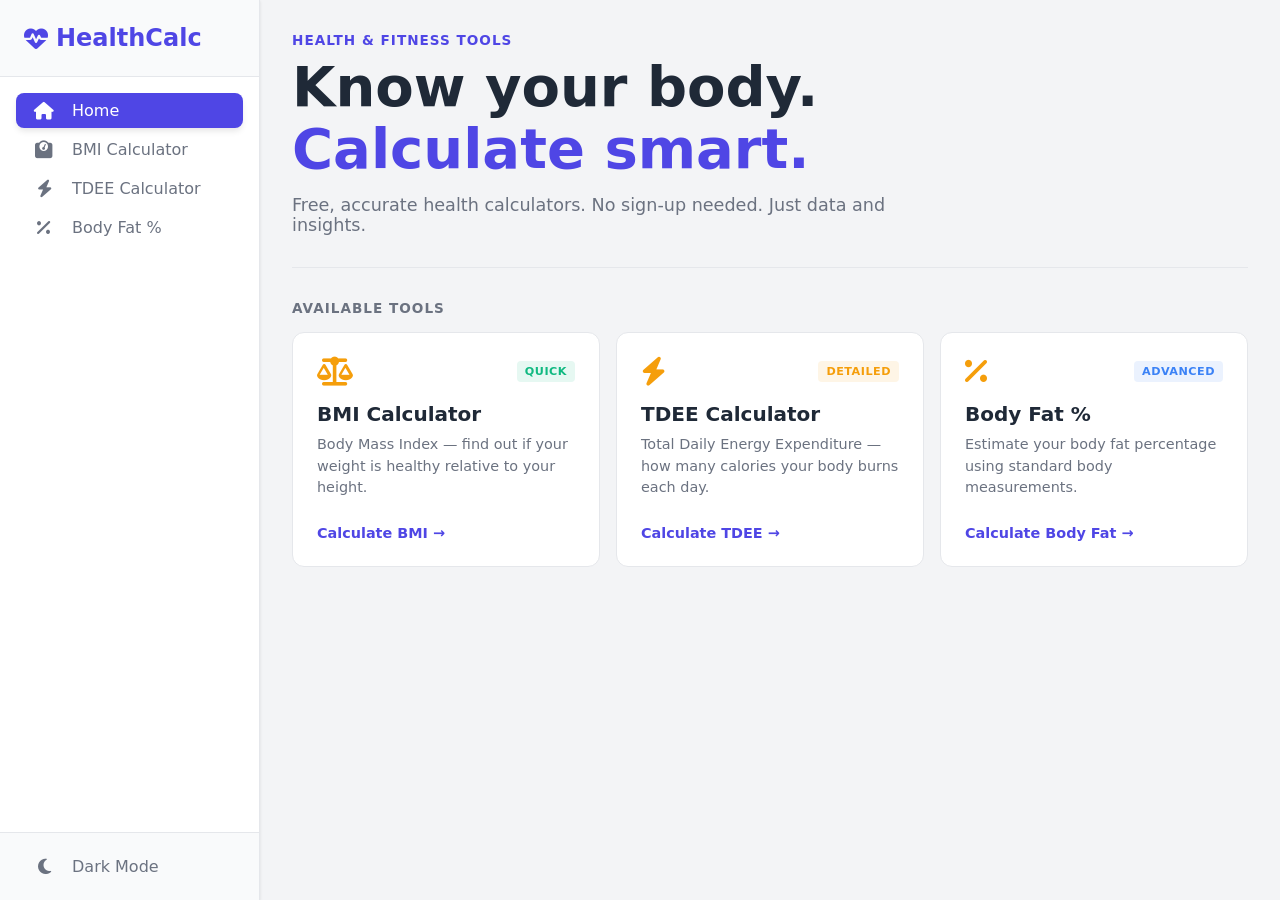
==== Health-Calculators/index.html @ 091b90a0 "google adsence added" ====
<!DOCTYPE html>
<html lang="en">

<head>
    <meta charset="UTF-8">
    <meta name="viewport" content="width=device-width, initial-scale=1.0">

    <title>HealthCalc - Free BMI, TDEE & Body Fat Calculator</title>

    <script async src="https://pagead2.googlesyndication.com/pagead/js/adsbygoogle.js?client=ca-pub-7743006192348662"
        crossorigin="anonymous"></script>
    <meta name="title" content="HealthCalc - Free BMI, TDEE & Body Fat Calculator">
    <meta name="description"
        content="Calculate your BMI, Total Daily Energy Expenditure (TDEE), and Body Fat percentage accurately with HealthCalc. Fast, free, and completely private health tools.">
    <meta name="keywords"
        content="BMI calculator, TDEE calculator, body fat calculator, health metrics, fitness tools, U.S. Navy method">
    <meta name="author" content="Tarun">

    <meta property="og:type" content="website">
    <meta property="og:url" content="https://7-tarun.github.io/Vibe-Coding/Health-Calculators/">
    <meta property="og:title" content="HealthCalc - Free BMI, TDEE & Body Fat Calculator">
    <meta property="og:description"
        content="Calculate your BMI, TDEE, and Body Fat percentage accurately. Fast, free, and completely private.">
    <meta property="og:image" content="https://7-tarun.github.io/Vibe-Coding/Health-Calculators/preview-image.jpg">

    <meta property="twitter:card" content="summary_large_image">
    <meta property="twitter:url" content="https://7-tarun.github.io/Vibe-Coding/Health-Calculators/">
    <meta property="twitter:title" content="HealthCalc - Free BMI, TDEE & Body Fat Calculator">
    <meta property="twitter:description"
        content="Calculate your BMI, TDEE, and Body Fat percentage accurately. Fast, free, and completely private.">
    <meta property="twitter:image" content="https://7-tarun.github.io/Vibe-Coding/Health-Calculators/preview-image.jpg">

    <meta name="google-site-verification" content="sG0FpgqtVcBFbpWV60vbD52rL6fxdbGvli9w5bPqiX0" />
    <link rel="stylesheet" href="https://cdnjs.cloudflare.com/ajax/libs/font-awesome/6.5.1/css/all.min.css">
    <link rel="stylesheet" href="style.css">
</head>

<body>

    <div class="app-container">

        <aside class="sidebar">
            <div class="sidebar-header">
                <i class="fa-solid fa-heart-pulse logo-icon"></i>
                <span class="logo-text">HealthCalc</span>
                <button class="menu-toggle" aria-label="Toggle Menu">
                    <i class="fa-solid fa-bars"></i>
                </button>
            </div>

            <nav class="sidebar-nav" aria-label="Main Navigation">
                <ul class="nav-list">
                    <li class="nav-item active" data-nav="dashboard">
                        <a href="#" aria-current="page">
                            <i class="fa-solid fa-house"></i>
                            <span>Home</span>
                        </a>
                    </li>
                    <li class="nav-item" data-nav="bmi">
                        <a href="#">
                            <i class="fa-solid fa-weight-scale"></i>
                            <span>BMI Calculator</span>
                        </a>
                    </li>
                    <li class="nav-item" data-nav="tdee">
                        <a href="#">
                            <i class="fa-solid fa-bolt"></i>
                            <span>TDEE Calculator</span>
                        </a>
                    </li>
                    <li class="nav-item" data-nav="bodyfat">
                        <a href="#">
                            <i class="fa-solid fa-percentage"></i>
                            <span>Body Fat %</span>
                        </a>
                    </li>
                </ul>
            </nav>


            <div class="sidebar-footer">
                <ul class="nav-list">
                    <li class="nav-item">
                        <a href="#" id="theme-toggle">
                            <i class="fa-solid fa-moon"></i>
                            <span>Dark Mode</span>
                        </a>
                    </li>
                </ul>
            </div>
        </aside>

        <main class="main-content">

            <div class="mobile-header">
                <div class="logo-area" style="color: var(--primary-main); font-weight: 700; font-size: 1.25rem;">
                    <i class="fa-solid fa-heart-pulse"></i> HealthCalc
                </div>
                <button id="mobile-menu-btn" class="mobile-toggle" aria-label="Open Menu">
                    <i class="fa-solid fa-bars"></i>
                </button>
            </div>

            <section id="dashboard" class="view-section active">
                <div class="hero-section">
                    <p class="hero-subtitle">HEALTH & FITNESS TOOLS</p>
                    <h1 class="hero-title">Know your body.<br><span class="highlight">Calculate smart.</span></h1>
                    <p class="hero-desc">Free, accurate health calculators. No sign-up needed. Just data and
                        insights.
                    </p>
                </div>

                <div class="tools-section">
                    <p class="section-label">AVAILABLE TOOLS</p>
                    <div class="tools-grid">

                        <div class="tool-card" data-nav="bmi">
                            <div class="card-header">
                                <i class="fa-solid fa-scale-balanced icon-large"></i>
                                <span class="badge badge-quick">QUICK</span>
                            </div>
                            <h3>BMI Calculator</h3>
                            <p>Body Mass Index — find out if your weight is healthy relative to your height.</p>
                            <span class="calc-link">Calculate BMI &rarr;</span>
                        </div>

                        <div class="tool-card" data-nav="tdee">
                            <div class="card-header">
                                <i class="fa-solid fa-bolt icon-large"></i>
                                <span class="badge badge-detailed">DETAILED</span>
                            </div>
                            <h3>TDEE Calculator</h3>
                            <p>Total Daily Energy Expenditure — how many calories your body burns each day.</p>
                            <span class="calc-link">Calculate TDEE &rarr;</span>
                        </div>

                        <div class="tool-card" data-nav="bodyfat">
                            <div class="card-header">
                                <i class="fa-solid fa-percentage icon-large"></i>
                                <span class="badge badge-advanced">ADVANCED</span>
                            </div>
                            <h3>Body Fat %</h3>
                            <p>Estimate your body fat percentage using standard body measurements.</p>
                            <span class="calc-link">Calculate Body Fat &rarr;</span>
                        </div>

                    </div>
                </div>
            </section>

            <section id="bmi" class="view-section hidden">
                <div class="header-text">
                    <h1>BMI Calculator</h1>
                    <p>Body Mass Index - Find out if your weight is healthy relative to your height.</p>
                </div>

                <div class="calculator-card">
                    <div class="form-grid">
                        <div class="input-group">
                            <label for="bmi-weight">Weight (kg)</label>
                            <input type="number" id="bmi-weight" placeholder="e.g., 70" required>
                        </div>
                        <div class="input-group">
                            <label for="bmi-height">Height (cm)</label>
                            <input type="number" id="bmi-height" placeholder="e.g., 175" required>
                        </div>
                    </div>

                    <button id="calc-bmi-btn" class="primary-btn">Calculate BMI</button>

                    <div id="bmi-result" class="result-box hidden">
                        <div class="result-score">
                            <h4>Your BMI</h4>
                            <span id="bmi-value" class="score-value">--</span>
                        </div>
                        <div class="result-status">
                            <p>Status: <span id="bmi-status" class="status-badge">--</span></p>
                        </div>
                    </div>
                </div>

                <div class="seo-content">

                    <div class="calculator-card info-card">
                        <h3>What is BMI & How is it Calculated?</h3>
                        <p>Body Mass Index (BMI) is a health screening test which uses height and weight measurements of
                            an individual in order to determine the total body fat percentage. The BMI is obtained by
                            dividing the weight in kilograms with the square of the height in meters (\(kg/m^2\)), which
                            then classifies people according to different weight categories.
                        </p>
                        <div class="formula-box">
                            <strong>The Metric Formula:</strong><br>
                            <span>BMI = Weight (kg) / (Height (m) &times; Height (m))</span>
                        </div>
                        <p><em>Example:</em> If you weight 70 kg and are 175 cm (1.75 m) tall, your BMI is calculated as
                            70 / (1.75 &times; 1.75) = 22.86.</p>
                    </div>

                    <div class="calculator-card info-card">
                        <h3>Standard BMI Categories</h3>
                        <p>The World Health Organization (WHO) classifies BMI ranges as follows:</p>
                        <div class="table-responsive">
                            <table class="seo-table">
                                <thead>
                                    <tr>
                                        <th>Category</th>
                                        <th>BMI Range</th>
                                    </tr>
                                </thead>
                                <tbody>
                                    <tr>
                                        <td>Underweight</td>
                                        <td>Less than 18.5</td>
                                    </tr>
                                    <tr>
                                        <td>Normal weight</td>
                                        <td>18.5 - 24.9</td>
                                    </tr>
                                    <tr>
                                        <td>Overweight</td>
                                        <td>25.0 - 29.9</td>
                                    </tr>
                                    <tr>
                                        <td>Obesity (Class I)</td>
                                        <td>30.0 - 34.9</td>
                                    </tr>
                                    <tr>
                                        <td>Obesity (Class II & III)</td>
                                        <td>35.0 and above</td>
                                    </tr>
                                </tbody>
                            </table>
                        </div>
                    </div>

                    <div class="calculator-card info-card">
                        <h3>Frequently Asked Questions</h3>

                        <div class="faq-item">
                            <h4>1. Is BMI completely accurate for everyone?</h4>
                            <p>While BMI is a useful general indicator, it has limitations. It does not distinguish
                                between muscle and fat mass. For example, athletes or bodybuilders may have a high BMI
                                due to heavy muscle mass, not excess body fat.</p>
                        </div>

                        <div class="faq-item">
                            <h4>2. Does age or gender affect BMI calculations?</h4>
                            <p>The standard adult BMI formula applies equally to men and women over the age of 20.
                                However, for children and teenagers, BMI is interpreted differently using age- and
                                gender-specific percentiles.</p>
                        </div>

                        <div class="faq-item">
                            <h4>3. What is a healthy BMI for older adults?</h4>
                            <p>For adults over 65, a slightly higher BMI (between 25 and 27) might be healthier and is
                                sometimes associated with a lower risk of mortality and better protection against bone
                                thinning.</p>
                        </div>

                        <div class="faq-item">
                            <h4>4. How can I lower my BMI safely?</h4>
                            <p>Lowering your BMI requires a consistent calorie deficit. This is best achieved through a
                                combination of a balanced, whole-food diet, regular cardiovascular exercise, and
                                strength training. Always consult a healthcare provider before making drastic changes.
                            </p>
                        </div>

                        <div class="faq-item">
                            <h4>5. Are BMI and Body Fat Percentage the same thing?</h4>
                            <p>No. BMI is just a ratio of your height to your weight. It guesses your health status.
                                Body Fat Percentage calculates the exact amount of fat tissue on your body, making it a
                                much more accurate metric for true fitness.</p>
                        </div>
                    </div>


                </div>
            </section>


            <section id="tdee" class="view-section hidden">
                <div class="header-text">
                    <h1>TDEE Calculator</h1>
                    <p>Total Daily Energy Expenditure - How many calories your body burns each day.</p>
                </div>

                <div class="calculator-card">
                    <div class="form-grid">
                        <div class="input-group full-width">
                            <label>Gender</label>
                            <div class="radio-group">
                                <label><input type="radio" name="tdee-gender" value="male" checked> Male</label>
                                <label><input type="radio" name="tdee-gender" value="female"> Female</label>
                            </div>
                        </div>

                        <div class="input-group full-width">
                            <label for="tdee-age">Age (15 - 80)</label>
                            <input type="number" id="tdee-age" placeholder="e.g., 25" min="15" max="80" required>
                        </div>
                        <div class="input-group">
                            <label for="tdee-weight">Weight (kg)</label>
                            <input type="number" id="tdee-weight" placeholder="e.g., 70" required>
                        </div>
                        <div class="input-group">
                            <label for="tdee-height">Height (cm)</label>
                            <input type="number" id="tdee-height" placeholder="e.g., 175" required>
                        </div>

                        <div class="input-group full-width">
                            <label for="tdee-activity">Activity Level</label>
                            <select id="tdee-activity">
                                <option value="1.2">Sedentary (Little to no exercise)</option>
                                <option value="1.375">Lightly Active (Light exercise 1-3 days/week)</option>
                                <option value="1.55" selected>Moderately Active (Moderate exercise 3-5 days/week)
                                </option>
                                <option value="1.725">Very Active (Hard exercise 6-7 days/week)</option>
                                <option value="1.9">Extra Active (Physical job or training 2x/day)</option>
                            </select>
                        </div>
                    </div>

                    <button id="calc-tdee-btn" class="primary-btn">Calculate TDEE</button>

                    <div id="tdee-result" class="result-box hidden"
                        style="flex-direction: column; align-items: flex-start; gap: 10px;">
                        <div class="result-score">
                            <h4>Maintenance Calories</h4>
                            <span id="tdee-value" class="score-value">--</span>
                            <span style="font-size:1rem; color:var(--text-secondary)">kcal/day</span>
                        </div>
                        <p style="font-size:0.9rem; color:var(--text-secondary);">This is an estimate of how many
                            calories your body burns every day.</p>
                    </div>
                </div>

                <div class="seo-content">

                    <div class="calculator-card info-card">
                        <h3>What is TDEE & How is it Calculated?</h3>
                        <p>The Total Daily Energy Expenditure (TDEE) refers to the total number of calories that one’s
                            body expends throughout a day. TDEE involves the combination of the basal metabolic rate
                            (BMR) and the number of calories expended through physical activities and digestive
                            processes.</p>
                        <div class="formula-box">
                            <strong>The Core Formula:</strong><br>
                            <span>TDEE = BMR &times; Activity Multiplier</span>
                        </div>
                        <p><em>Note:</em> Note:- To provide the most accurate medical estimation, this calculator first
                            determines your BMR using the industry-standard <strong>Mifflin-St Jeor Equation</strong>,
                            and then multiplies it by your selected daily activity level.</p>
                    </div>

                    <div class="calculator-card info-card">
                        <h3>Standard Activity Multipliers</h3>
                        <p>Your BMR is multiplied by one of these specific factors based on your lifestyle to calculate
                            your final TDEE:</p>
                        <div class="table-responsive">
                            <table class="seo-table">
                                <thead>
                                    <tr>
                                        <th>Activity Level</th>
                                        <th>Multiplier</th>
                                        <th>General Description</th>
                                    </tr>
                                </thead>
                                <tbody>
                                    <tr>
                                        <td>Sedentary</td>
                                        <td>1.2</td>
                                        <td>Desk job, little to no formal exercise.</td>
                                    </tr>
                                    <tr>
                                        <td>Lightly Active</td>
                                        <td>1.375</td>
                                        <td>Light daily activity, exercise 1-3 days/week.</td>
                                    </tr>
                                    <tr>
                                        <td>Moderately Active</td>
                                        <td>1.55</td>
                                        <td>Moderate daily activity, exercise 3-5 days/week.</td>
                                    </tr>
                                    <tr>
                                        <td>Very Active</td>
                                        <td>1.725</td>
                                        <td>Physically demanding lifestyle, heavy exercise 6-7 days/week.</td>
                                    </tr>
                                    <tr>
                                        <td>Extra Active</td>
                                        <td>1.9</td>
                                        <td>Physical labor job or intense professional training 2x/day.</td>
                                    </tr>
                                </tbody>
                            </table>
                        </div>
                    </div>

                    <div class="calculator-card info-card">
                        <h3>Frequently Asked Questions</h3>

                        <div class="faq-item">
                            <h4>1. How do I use my TDEE to lose or gain weight?</h4>
                            <p>Your TDEE represents your maintenance calories. To lose weight (cut), you must consume
                                fewer calories than your TDEE (typically a 300-500 calorie deficit). To gain weight or
                                build muscle (bulk), you need to consume more calories than your TDEE (a 300-500 calorie
                                surplus).</p>
                        </div>

                        <div class="faq-item">
                            <h4>2. What is the difference between BMR and TDEE?</h4>
                            <p>BMR (Basal Metabolic Rate) is the number of calories your body burns at complete rest
                                just to keep essential functions running (like breathing and blood circulation). TDEE
                                takes your BMR and adds the calories you burn through daily movement, exercise, and
                                digesting food.</p>
                        </div>

                        <div class="faq-item">
                            <h4>3. How often should I recalculate my TDEE?</h4>
                            <p>You should recalculate your TDEE every time you lose or gain about 2 to 5 kg (5-10 lbs),
                                or if your daily activity routine changes significantly. As your total body mass
                                changes, your daily energy requirements change with it.</p>
                        </div>

                    </div>


                </div>
            </section>


            <section id="bodyfat" class="view-section hidden">
                <div class="header-text">
                    <h1>Body Fat Percentage</h1>
                    <p>Estimate your body fat using the U.S. Navy Method measurements.</p>
                </div>

                <div class="calculator-card">
                    <div class="form-grid">
                        <div class="input-group full-width">
                            <label>Gender</label>
                            <div class="radio-group">
                                <label><input type="radio" name="bf-gender" value="male" checked> Male</label>
                                <label><input type="radio" name="bf-gender" value="female"> Female</label>
                            </div>
                        </div>

                        <div class="input-group">
                            <label for="bf-height">Height (cm)</label>
                            <input type="number" id="bf-height" placeholder="e.g., 175" required>
                        </div>
                        <div class="input-group">
                            <label for="bf-neck">Neck (cm)</label>
                            <input type="number" id="bf-neck" placeholder="At narrowest point" required>
                        </div>
                        <div class="input-group">
                            <label for="bf-waist">Waist (cm)</label>
                            <input type="number" id="bf-waist" placeholder="At navel" required>
                        </div>

                        <div id="hips-container" class="input-group hidden">
                            <label for="bf-hips">Hips (cm)</label>
                            <input type="number" id="bf-hips" placeholder="At widest point">
                        </div>
                    </div>

                    <button id="calc-bf-btn" class="primary-btn">Calculate Body Fat</button>

                    <div id="bf-result" class="result-box hidden">
                        <div class="result-score">
                            <h4>Body Fat</h4>
                            <span id="bf-value" class="score-value">--</span>
                        </div>
                        <div class="result-status">
                            <p>Status: <span id="bf-category" class="status-badge">--</span></p>
                        </div>
                    </div>

                </div>

                <div class="seo-content">

                    <div class="calculator-card info-card">
                        <h3>What is the U.S. Navy Method?</h3>
                        <p>The U.S. Navy Method is a widely accepted algorithm that estimates your body fat percentage
                            using standard tape measurements. It is considered one of the most accurate, accessible
                            methods without requiring clinical equipment like DEXA scans or calipers.</p>
                        <div class="formula-box">
                            <strong>The Logarithmic Formula (Metric):</strong><br>
                            <span style="font-size: 0.85rem; display: block; margin-top: 8px;"><em>Men:</em> %Fat = 495
                                / (1.0324 - 0.19077 &times; log10(waist - neck) + 0.15456 &times; log10(height)) -
                                450</span>
                            <span style="font-size: 0.85rem; display: block; margin-top: 8px;"><em>Women:</em> %Fat =
                                495 / (1.29579 - 0.35004 &times; log10(waist + hips - neck) + 0.22100 &times;
                                log10(height)) - 450</span>
                        </div>
                        <p><em>Note:</em> Because fat distribution differs significantly by biological sex, women
                            require a hip measurement to accurately compute the lean body mass ratio.</p>
                    </div>

                    <div class="calculator-card info-card">
                        <h3>Body Fat Categories</h3>
                        <p>The American Council on Exercise (ACE) defines the following body fat percentage categories
                            based on gender:</p>
                        <div class="table-responsive">
                            <table class="seo-table">
                                <thead>
                                    <tr>
                                        <th>Category</th>
                                        <th>Men</th>
                                        <th>Women</th>
                                    </tr>
                                </thead>
                                <tbody>
                                    <tr>
                                        <td>Essential Fat</td>
                                        <td>2% - 5%</td>
                                        <td>10% - 13%</td>
                                    </tr>
                                    <tr>
                                        <td>Athletes</td>
                                        <td>6% - 13%</td>
                                        <td>14% - 20%</td>
                                    </tr>
                                    <tr>
                                        <td>Fitness</td>
                                        <td>14% - 17%</td>
                                        <td>21% - 24%</td>
                                    </tr>
                                    <tr>
                                        <td>Average</td>
                                        <td>18% - 24%</td>
                                        <td>25% - 31%</td>
                                    </tr>
                                    <tr>
                                        <td>Obese</td>
                                        <td>25% and higher</td>
                                        <td>32% and higher</td>
                                    </tr>
                                </tbody>
                            </table>
                        </div>
                    </div>

                    <div class="calculator-card info-card">
                        <h3>Frequently Asked Questions</h3>

                        <div class="faq-item">
                            <h4>1. Is the tape measure method (U.S. Navy) actually accurate?</h4>
                            <p>While not as clinically precise as a DEXA scan or hydrostatic weighing, the U.S. Navy
                                Method is highly effective for tracking progress over time. Consistency in exactly where
                                and how tight you pull the measuring tape matters more than pinpoint clinical accuracy.
                            </p>
                        </div>

                        <div class="faq-item">
                            <h4>2. Why is my body fat percentage high even if my BMI is normal?</h4>
                            <p>This is often referred to as being "skinny fat" (normal weight obesity). It occurs when
                                you have a lower amount of muscle mass relative to your body fat. Incorporating strength
                                training can help build muscle and improve this ratio, even if your total weight remains
                                the same.</p>
                        </div>

                        <div class="faq-item">
                            <h4>3. How often should I measure my body fat?</h4>
                            <p>Since tape measurements can fluctuate due to daily bloating or water retention, it is
                                best to measure once every 2 to 4 weeks. For the most reliable data, always measure
                                under the exact same conditions—ideally in the morning, after using the restroom and
                                before eating.</p>
                        </div>
                    </div>


                </div>
            </section>



        </main>



    </div>

    <script src="script.js"></script>
</body>

</html>
---- Health-Calculators/style.css ----
* {
    margin: 0;
    padding: 0;
    box-sizing: border-box;
    scroll-behavior: smooth;
    scrollbar-width: none;
    -webkit-tap-highlight-color: transparent;
}

:root {
    /* Background Colors */
    --bg-primary: #FFFFFF;
    --bg-secondary: #F3F4F6;
    --bg-sidebar: #F9FAFB;

    /* Text Colors */
    --text-primary: #1F2937;
    --text-secondary: #6B7280;
    --text-light: #9CA3AF;

    /* Primary Colors (Indigo Palette) */
    --primary-main: #4F46E5;
    --primary-light: #6366F1;
    --primary-dark: #4338CA;

    /* Status Colors */
    --success: #10B981;
    --warning: #F59E0B;
    --danger: #EF4444;
    --info: #3B82F6;

    /* Borders & Shadows */
    --border-color: #E5E7EB;
    --shadow-sm: 0 1px 3px rgba(0, 0, 0, 0.1);
    --shadow-md: 0 4px 6px -1px rgba(0, 0, 0, 0.1);
    --shadow-lg: 0 10px 15px -3px rgba(0, 0, 0, 0.1);

    /* Spacing */
    --spacing-xs: 0.25rem;
    --spacing-sm: 0.5rem;
    --spacing-md: 1rem;
    --spacing-lg: 1.5rem;
    --spacing-xl: 2rem;
}

/* --- Dark Mode Override --- */
body.dark-mode {
    /* Background Colors */
    --bg-primary: #1F2937;
    /* Dark grayish blue for cards */
    --bg-secondary: #111827;
    /* Very dark background for main area */
    --bg-sidebar: #1F2937;
    /* Matches primary for seamless look */

    /* Text Colors */
    --text-primary: #F9FAFB;
    /* Off-white for high readability */
    --text-secondary: #9CA3AF;
    /* Light gray for secondary text */
    --text-light: #6B7280;

    /* Borders */
    --border-color: #374151;
    /* Dark subtle borders */

    /* Note: Primary Indigo and Status colors remain the same 
       as they provide excellent contrast on dark backgrounds */
}


html,
body {
    height: 100%;
    width: 100%;
    font-family: 'Segoe UI', system-ui, -apple-system, sans-serif;
    background-color: var(--bg-secondary);
    color: var(--text-primary);
}

/* App Layout - Prevents full page scroll, keeps layout locked */
.app-container {
    display: flex;
    height: 100vh;
    overflow: hidden;
}

/* --- Sidebar Styling --- */
.sidebar {
    width: 260px;
    background-color: var(--bg-primary);
    /* Kept primary for crisp look */
    border-right: 1px solid var(--border-color);
    display: flex;
    flex-direction: column;
    box-shadow: var(--shadow-sm);
    z-index: 10;
}

/* Header Area */
.sidebar-header {
    padding: var(--spacing-lg);
    display: flex;
    align-items: center;
    gap: var(--spacing-sm);
    color: var(--primary-main);
    font-size: 1.5rem;
    font-weight: 700;
    border-bottom: 1px solid var(--border-color);
    background-color: var(--bg-sidebar);
}

.menu-toggle {
    margin-left: auto;
    background: none;
    border: none;
    color: var(--text-secondary);
    cursor: pointer;
    font-size: 1.2rem;
    display: none;
    transition: transform 0.2s ease, color 0.2s ease;
}

.menu-toggle:active,
.menu-toggle.clicked {
    transform: scale(0.8) rotate(90deg);
    color: var(--primary-color);
}

/* Navigation List */
.sidebar-nav {
    flex: 1;
    /* Pushes footer to the bottom */
    padding: 0 var(--spacing-md);
    margin-top: var(--spacing-md);
    overflow-y: auto;
    /* Allows scrolling if menu gets too long */
}

.nav-list {
    list-style: none;
    display: flex;
    flex-direction: column;
    gap: var(--spacing-xs);
}

.nav-item a {
    display: flex;
    align-items: center;
    gap: var(--spacing-md);
    padding: var(--spacing-sm) var(--spacing-md);
    text-decoration: none;
    color: var(--text-secondary);
    font-weight: 500;
    border-radius: 8px;
    transition: background-color 0.3s ease, color 0.3s ease;
}

.nav-item a i {
    font-size: 1.1rem;
    width: 24px;
    text-align: center;
}

/* Hover and Active States */
.nav-item a:hover {
    background-color: var(--bg-secondary);
    color: var(--primary-main);
}

.nav-item.active a {
    background-color: var(--primary-main);
    color: #FFFFFF;
    box-shadow: var(--shadow-md);
}

/* Footer Navigation */
.sidebar-footer {
    padding: var(--spacing-md);
    border-top: 1px solid var(--border-color);
    background-color: var(--bg-sidebar);
}

/* --- Main Content Area --- */
.main-content {
    flex: 1;
    padding: var(--spacing-xl);
    background-color: var(--bg-secondary);
    overflow-y: auto;
}

/* --- View Switching Logic --- */
.view-section {
    display: none;
    animation: fadeIn 0.4s ease-in-out;
}

.view-section.active {
    display: block;
}

/* Smooth Fade In Animation */
@keyframes fadeIn {
    from {
        opacity: 0;
        transform: translateY(10px);
    }

    to {
        opacity: 1;
        transform: translateY(0);
    }
}

/* --- Dashboard Hero Section --- */
.hero-section {
    margin-bottom: var(--spacing-xl);
    padding-bottom: var(--spacing-xl);
    border-bottom: 1px solid var(--border-color);
}

.hero-subtitle {
    font-size: 0.85rem;
    font-weight: 700;
    color: var(--primary-main);
    letter-spacing: 1px;
    margin-bottom: var(--spacing-sm);
}

.hero-title {
    font-size: 3.5rem;
    font-weight: 800;
    line-height: 1.1;
    color: var(--text-primary);
    margin-bottom: var(--spacing-md);
}

.hero-title .highlight {
    color: var(--primary-main);
    /* Replaced green with your theme color */
}

.hero-desc {
    font-size: 1.1rem;
    color: var(--text-secondary);
    max-width: 600px;
}

/* --- Dashboard Tools Grid --- */
.section-label {
    font-size: 0.85rem;
    font-weight: 700;
    color: var(--text-secondary);
    letter-spacing: 1px;
    margin-bottom: var(--spacing-md);
}

.tools-grid {
    display: grid;
    grid-template-columns: repeat(auto-fit, minmax(300px, 1fr));
    gap: var(--spacing-md);
}

.tool-card {
    background-color: var(--bg-primary);
    border: 1px solid var(--border-color);
    border-radius: 12px;
    padding: var(--spacing-lg);
    cursor: pointer;
    transition: transform 0.2s ease, box-shadow 0.2s ease, border-color 0.2s ease;
}

.tool-card:hover {
    transform: translateY(-5px);
    box-shadow: var(--shadow-lg);
    border-color: var(--primary-light);
}

.card-header {
    display: flex;
    justify-content: space-between;
    align-items: center;
    margin-bottom: var(--spacing-md);
}

.icon-large {
    font-size: 1.8rem;
    color: var(--warning);
    /* Adjust color if needed */
}

.badge {
    font-size: 0.7rem;
    font-weight: 700;
    padding: 4px 8px;
    border-radius: 4px;
    letter-spacing: 0.5px;
}

.badge-quick {
    background-color: rgba(16, 185, 129, 0.1);
    color: var(--success);
}

.badge-detailed {
    background-color: rgba(245, 158, 11, 0.1);
    color: var(--warning);
}

.badge-advanced {
    background-color: rgba(59, 130, 246, 0.1);
    color: var(--info);
}

.tool-card h3 {
    font-size: 1.25rem;
    margin-bottom: var(--spacing-sm);
    color: var(--text-primary);
}

.tool-card p {
    font-size: 0.9rem;
    color: var(--text-secondary);
    margin-bottom: var(--spacing-lg);
    line-height: 1.5;
}

.calc-link {
    font-size: 0.9rem;
    font-weight: 600;
    color: var(--primary-main);
}

/* --- Forms & Input Fields --- */

/* Yahan pe paste kar — style tag ke andar */
.form-grid {
    display: grid;
    grid-template-columns: 1fr 1fr;
    gap: var(--spacing-md);
    margin-bottom: var(--spacing-lg);
}

.input-group {
    display: flex;
    flex-direction: column;
    gap: var(--spacing-xs);
}

.input-group label {
    font-size: 0.9rem;
    font-weight: 600;
    color: var(--text-secondary);
}

.input-group input {
    padding: 12px;
    border: 1px solid var(--border-color);
    border-radius: 8px;
    font-size: 1rem;
    background-color: var(--bg-secondary);
    color: var(--text-primary);
    transition: border-color 0.2s ease, box-shadow 0.2s ease;
}

.input-group input:focus {
    outline: none;
    border-color: var(--primary-main);
    box-shadow: 0 0 0 3px rgba(79, 70, 229, 0.1);
}

/* Remove spin buttons from number inputs - All Browsers */
input[type="number"] {
    -moz-appearance: textfield;
    appearance: none;
}

/* Chrome, Safari, Edge */
input[type="number"]::-webkit-outer-spin-button,
input[type="number"]::-webkit-inner-spin-button {
    -webkit-appearance: none;
    appearance: none;
    margin: 0;
    display: none;
}

/* Firefox */
input[type="number"]::-moz-number-spin-box {
    display: none;
}

input[type="number"]::-moz-number-spin-up,
input[type="number"]::-moz-number-spin-down {
    display: none !important;
}


/* --- Buttons --- */
.primary-btn {
    width: 100%;
    padding: 14px;
    background-color: var(--primary-main);
    color: #FFFFFF;
    border: none;
    border-radius: 8px;
    font-size: 1rem;
    font-weight: 700;
    cursor: pointer;
    transition: background-color 0.2s ease, transform 0.1s ease;
}

.primary-btn:hover {
    background-color: var(--primary-dark);
}

.primary-btn:active {
    transform: scale(0.98);
}

/* --- Result Box --- */
.result-box {
    margin-top: var(--spacing-xl);
    padding: var(--spacing-md);
    background-color: var(--bg-sidebar);
    border: 1px solid var(--border-color);
    border-radius: 8px;
    display: flex;
    justify-content: space-between;
    align-items: center;
    animation: fadeIn 0.4s ease-in-out;
}

.result-box.hidden {
    display: none;
}

.score-value {
    font-size: 2.5rem;
    font-weight: 800;
    color: var(--text-primary);
    display: block;
}

.status-badge {
    font-weight: 700;
    padding: 6px 12px;
    border-radius: 20px;
    background-color: var(--bg-secondary);
}

/* SEO Content Styling */
.seo-content {
    display: flex;
    flex-direction: column;
    gap: 20px; /* Cards ke beech ka gap */
    margin-top: 30px;
}

.info-card h3 {
    margin-top: 0;
    margin-bottom: 12px;
    font-size: 1.2rem;
    color: var(--primary-main);
}

.info-card p, .faq-item p {
    font-size: 0.95rem;
    line-height: 1.6;
    margin-bottom: 10px;
    color: var(--text-secondary);
}

.formula-box {
    background-color: var(--bg-secondary);
    padding: 15px;
    border-radius: 8px;
    margin: 15px 0;
    text-align: center;
    border: 1px dashed var(--border-color);
}

.faq-item {
    margin-bottom: 15px;
}

.faq-item h4 {
    margin-bottom: 5px;
    font-size: 1rem;
}

/* Table Styling for SEO box */
.table-responsive {
    overflow-x: auto;
}

.seo-table {
    width: 100%;
    border-collapse: collapse;
    margin-top: 10px;
}

.seo-table th, .seo-table td {
    padding: 12px;
    text-align: left;
    border-bottom: 1px solid var(--border-color);
    color: var(--text-primary);
}

.seo-table th {
    background-color: var(--bg-secondary);
    font-weight: bold;
}


/* --- Calculator Card UI (Updated for Floating Effect) --- */
.calculator-card {
    background-color: var(--bg-primary);
    border: 1px solid var(--border-color);
    border-radius: 16px;
    /* Thoda aur smooth border radius */
    padding: var(--spacing-xl);

    /* Floating Effect ke liye shadow aur centering */
    box-shadow: var(--shadow-lg);
    max-width: 500px;
    /* Width ko stretch hone se rokega */
    margin: var(--spacing-lg) auto;
    /* Top/Bottom margin dega aur horizontally center karega */
}

/* --- Extra styling for TDEE Form Elements --- */
.full-width {
    grid-column: span 2;
    /* Ye input ko form grid ki dono columns occupy karne dega */
}

.radio-group {
    display: flex;
    gap: var(--spacing-lg);
    margin-top: var(--spacing-xs);
}

.radio-group label {
    display: flex;
    align-items: center;
    gap: 8px;
    font-size: 1rem;
    color: var(--text-primary);
    cursor: pointer;
    font-weight: 500;
}

select {
    padding: 12px;
    border: 1px solid var(--border-color);
    border-radius: 8px;
    font-size: 1rem;
    background-color: var(--bg-secondary);
    color: var(--text-primary);
    cursor: pointer;
    width: 100%;
    transition: border-color 0.2s ease;
}

select:focus {
    outline: none;
    border-color: var(--primary-main);
    box-shadow: 0 0 0 3px rgba(79, 70, 229, 0.1);
}

/* Global Hidden Class */
.hidden {
    display: none;
}

/* --- Mobile Responsiveness (Breakpoints) --- */
.mobile-header {
    display: none;
    /* Desktop par strictly hide rakhein */
}

@media (max-width: 768px) {

    /* Mobile header ko show karein */
    .mobile-header {
        display: flex;
        justify-content: space-between;
        align-items: center;
        padding: var(--spacing-sm) var(--spacing-md);
        background-color: var(--bg-primary);
        border-bottom: 1px solid var(--border-color);
        margin-bottom: var(--spacing-md);
        border-radius: 8px;
    }

    .mobile-toggle {
        background: none;
        border: none;
        font-size: 1.5rem;
        color: var(--text-primary);
        cursor: pointer;
    }

    /* Sidebar ko Off-canvas Menu banayein */
    .sidebar {
        position: fixed;
        /* Flow se bahar nikal kar fixed karein */
        top: 0;
        left: -100%;
        /* Default hidden (screen ke left mein) */
        height: 100dvh;
        transition: left 0.3s ease-in-out;
        /* Smooth slide animation */
        box-shadow: var(--shadow-lg);
        z-index: 50;
        /* Sabse upar dikhane ke liye */
    }

    /* Ye class JS se add/remove hogi */
    .sidebar.mobile-open {
        left: 0;
        /* View mein wapas layein */
    }

    /* Main content padding aur Grid fix */
    .main-content {
        padding: var(--spacing-md);
    }

    .form-grid {
        grid-template-columns: 1fr;
        /* 2 column input ko single column banayein */
    }

    .full-width {
        grid-column: span 1;
    }

    .hero-title {
        font-size: 2.2rem;
        /* Mobile par font chota karein */
    }

    /* Dark Mode mein Logo ka color override karna */
    body.dark-mode .logo-area,
    body.dark-mode .sidebar-header {
        color: var(--text-primary) !important;
    }

}
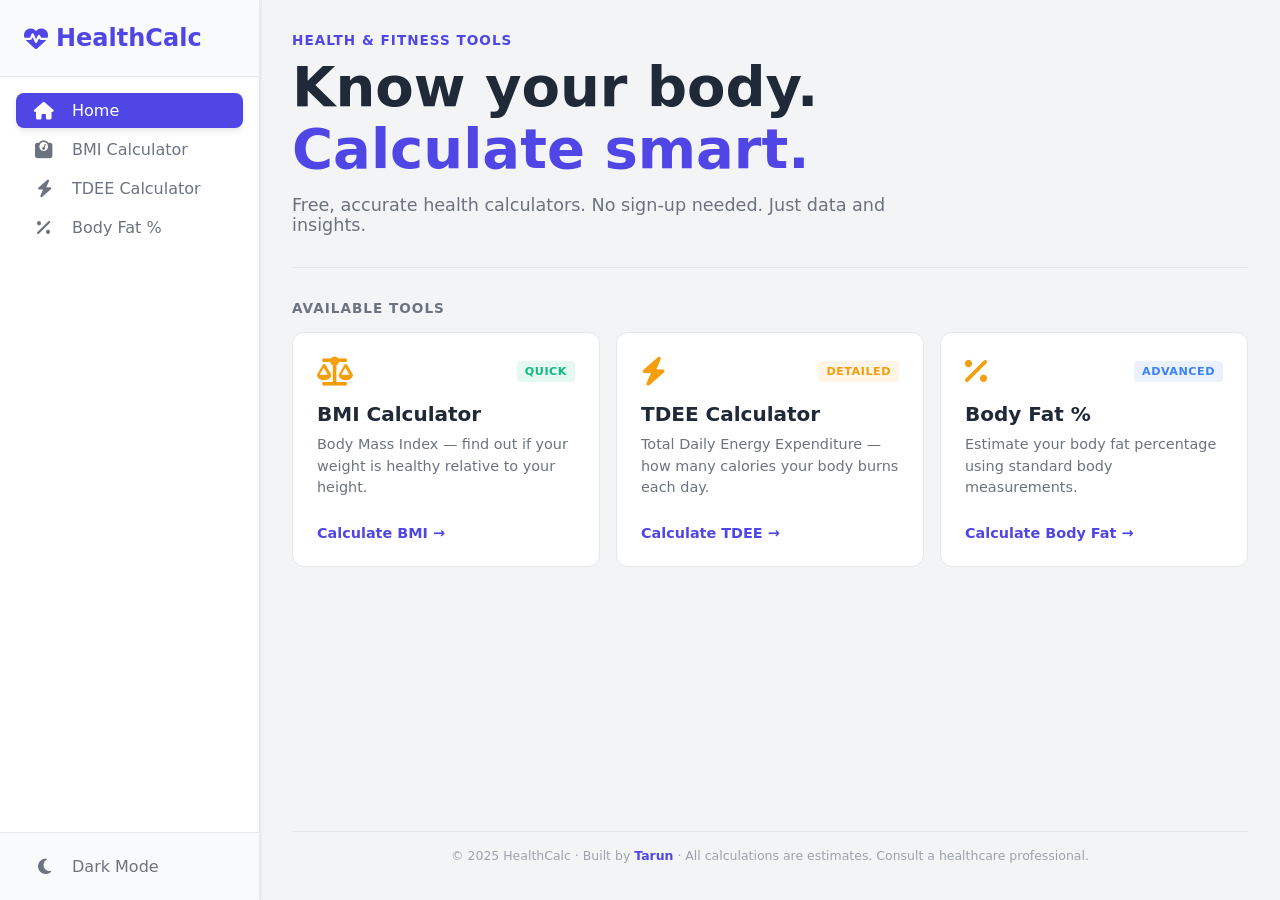
==== commit 25195d54: "install button added" ====
--- a/Health-Calculators/index.html
+++ b/Health-Calculators/index.html
@@ -4,6 +4,7 @@
 <head>
     <meta charset="UTF-8">
     <meta name="viewport" content="width=device-width, initial-scale=1.0">
+    <link rel="manifest" href="./manifest.json">
 
     <title>HealthCalc - Free BMI, TDEE & Body Fat Calculator</title>
 
@@ -87,6 +88,9 @@
                         </a>
                     </li>
                 </ul>
+                <button id="installAppBtn">
+                    <i class="fa-solid fa-download"></i> Install App
+                </button>
             </div>
         </aside>
 
@@ -573,7 +577,10 @@
                 </div>
             </section>
 
-
+            <div class="bottom-bar">
+                © 2025 HealthCalc · Built by <strong>Tarun</strong> · All calculations are estimates. Consult a
+                healthcare professional.
+            </div>
 
         </main>
 
--- a/Health-Calculators/style.css
+++ b/Health-Calculators/style.css
@@ -187,8 +187,9 @@
     padding: var(--spacing-xl);
     background-color: var(--bg-secondary);
     overflow-y: auto;
-}
-
+    display: flex;
+    flex-direction: column;
+}
 /* --- View Switching Logic --- */
 .view-section {
     display: none;
@@ -452,7 +453,8 @@
 .seo-content {
     display: flex;
     flex-direction: column;
-    gap: 20px; /* Cards ke beech ka gap */
+    gap: 20px;
+    /* Cards ke beech ka gap */
     margin-top: 30px;
 }
 
@@ -463,7 +465,8 @@
     color: var(--primary-main);
 }
 
-.info-card p, .faq-item p {
+.info-card p,
+.faq-item p {
     font-size: 0.95rem;
     line-height: 1.6;
     margin-bottom: 10px;
@@ -499,7 +502,8 @@
     margin-top: 10px;
 }
 
-.seo-table th, .seo-table td {
+.seo-table th,
+.seo-table td {
     padding: 12px;
     text-align: left;
     border-bottom: 1px solid var(--border-color);
@@ -577,6 +581,47 @@
 .mobile-header {
     display: none;
     /* Desktop par strictly hide rakhein */
+}
+
+/* --- Bottom Bar --- */
+.bottom-bar {
+    margin-top: auto;
+    padding: var(--spacing-md) var(--spacing-xl) var(--spacing-lg);
+    padding-bottom: 5px;
+    text-align: center;
+    font-size: 0.78rem;
+    color: var(--text-light);
+    border-top: 1px solid var(--border-color);
+    flex-shrink: 0;
+}
+
+.view-section.active {
+    display: block;
+    flex: 1; /* ← ye add karo */
+}
+
+.bottom-bar strong {
+    color: var(--primary-main);
+    font-weight: 700;
+}
+
+#installAppBtn {
+    display: none;
+    background-color: var(--primary-main);
+    color: #fff;
+    padding: 10px 15px;
+    border: none;
+    border-radius: 8px;
+    cursor: pointer;
+    font-weight: 700;
+    width: 100%;
+    margin-top: var(--spacing-sm);
+    font-size: 0.9rem;
+    transition: background-color 0.2s ease;
+}
+
+#installAppBtn:hover {
+    background-color: var(--primary-dark);
 }
 
 @media (max-width: 768px) {
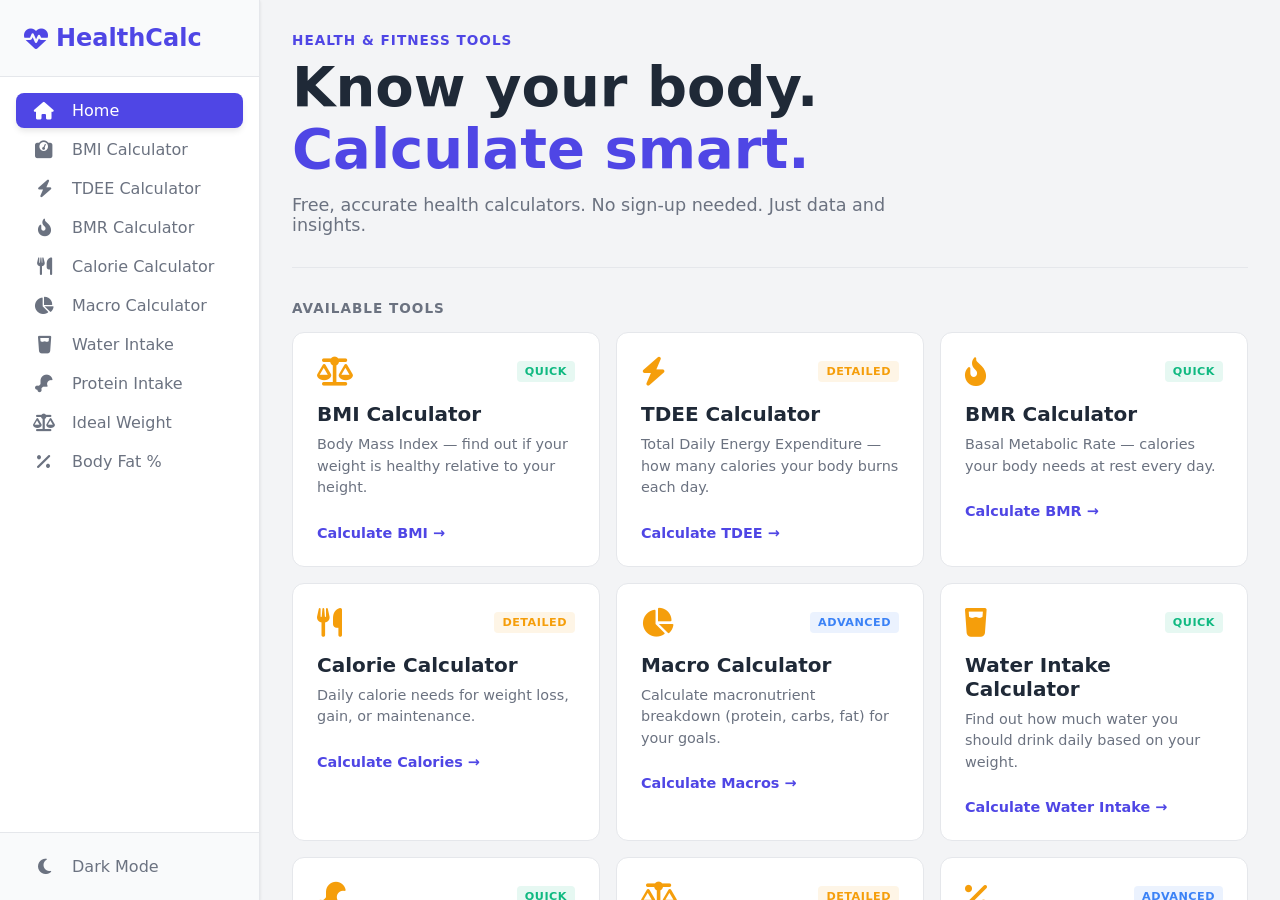
==== commit 189a495e: "more calculators cards added" ====
--- a/Health-Calculators/index.html
+++ b/Health-Calculators/index.html
@@ -69,6 +69,42 @@
                             <span>TDEE Calculator</span>
                         </a>
                     </li>
+                    <li class="nav-item" data-nav="bmr">
+                        <a href="#">
+                            <i class="fa-solid fa-fire-flame-curved"></i>
+                            <span>BMR Calculator</span>
+                        </a>
+                    </li>
+                    <li class="nav-item" data-nav="calorie">
+                        <a href="#">
+                            <i class="fa-solid fa-utensils"></i>
+                            <span>Calorie Calculator</span>
+                        </a>
+                    </li>
+                    <li class="nav-item" data-nav="macro">
+                        <a href="#">
+                            <i class="fa-solid fa-chart-pie"></i>
+                            <span>Macro Calculator</span>
+                        </a>
+                    </li>
+                    <li class="nav-item" data-nav="water">
+                        <a href="#">
+                            <i class="fa-solid fa-glass-water"></i>
+                            <span>Water Intake</span>
+                        </a>
+                    </li>
+                    <li class="nav-item" data-nav="protein">
+                        <a href="#">
+                            <i class="fa-solid fa-drumstick-bite"></i>
+                            <span>Protein Intake</span>
+                        </a>
+                    </li>
+                    <li class="nav-item" data-nav="ideal-weight">
+                        <a href="#">
+                            <i class="fa-solid fa-scale-balanced"></i>
+                            <span>Ideal Weight</span>
+                        </a>
+                    </li>
                     <li class="nav-item" data-nav="bodyfat">
                         <a href="#">
                             <i class="fa-solid fa-percentage"></i>
@@ -138,6 +174,66 @@
                             <span class="calc-link">Calculate TDEE &rarr;</span>
                         </div>
 
+                        <div class="tool-card" data-nav="bmr">
+                            <div class="card-header">
+                                <i class="fa-solid fa-fire-flame-curved icon-large"></i>
+                                <span class="badge badge-quick">QUICK</span>
+                            </div>
+                            <h3>BMR Calculator</h3>
+                            <p>Basal Metabolic Rate — calories your body needs at rest every day.</p>
+                            <span class="calc-link">Calculate BMR &rarr;</span>
+                        </div>
+
+                        <div class="tool-card" data-nav="calorie">
+                            <div class="card-header">
+                                <i class="fa-solid fa-utensils icon-large"></i>
+                                <span class="badge badge-detailed">DETAILED</span>
+                            </div>
+                            <h3>Calorie Calculator</h3>
+                            <p>Daily calorie needs for weight loss, gain, or maintenance.</p>
+                            <span class="calc-link">Calculate Calories &rarr;</span>
+                        </div>
+
+                        <div class="tool-card" data-nav="macro">
+                            <div class="card-header">
+                                <i class="fa-solid fa-chart-pie icon-large"></i>
+                                <span class="badge badge-advanced">ADVANCED</span>
+                            </div>
+                            <h3>Macro Calculator</h3>
+                            <p>Calculate macronutrient breakdown (protein, carbs, fat) for your goals.</p>
+                            <span class="calc-link">Calculate Macros &rarr;</span>
+                        </div>
+
+                        <div class="tool-card" data-nav="water">
+                            <div class="card-header">
+                                <i class="fa-solid fa-glass-water icon-large"></i>
+                                <span class="badge badge-quick">QUICK</span>
+                            </div>
+                            <h3>Water Intake Calculator</h3>
+                            <p>Find out how much water you should drink daily based on your weight.</p>
+                            <span class="calc-link">Calculate Water Intake &rarr;</span>
+                        </div>
+
+                        <div class="tool-card" data-nav="protein">
+                            <div class="card-header">
+                                <i class="fa-solid fa-drumstick-bite icon-large"></i>
+                                <span class="badge badge-quick">QUICK</span>
+                            </div>
+                            <h3>Protein Intake Calculator</h3>
+                            <p>Calculate your daily protein needs based on weight and activity level.</p>
+                            <span class="calc-link">Calculate Protein Intake &rarr;</span>
+                        </div>
+
+                        <div class="tool-card" data-nav="ideal-weight">
+                            <div class="card-header">
+                                <i class="fa-solid fa-scale-balanced icon-large"></i>
+                                <span class="badge badge-detailed">DETAILED</span>
+                            </div>
+                            <h3>Ideal Weight Calculator</h3>
+                            <p>Find your ideal weight range based on your height and gender.</p>
+                            <span class="calc-link">Calculate Ideal Weight &rarr;</span>
+                        </div>
+
                         <div class="tool-card" data-nav="bodyfat">
                             <div class="card-header">
                                 <i class="fa-solid fa-percentage icon-large"></i>
@@ -151,7 +247,149 @@
                     </div>
                 </div>
             </section>
-
+            <section id="calorie" class="view-section hidden">
+                <div class="header-text">
+                    <h1>Calorie Calculator</h1>
+                    <p>Calculate your daily calorie needs for weight loss, gain, or maintenance.</p>
+                </div>
+
+                <div class="calculator-card">
+                    <div class="form-grid">
+                        <div class="input-group full-width">
+                            <label>Gender</label>
+                            <div class="radio-group">
+                                <label><input type="radio" name="calorie-gender" value="male" checked> Male</label>
+                                <label><input type="radio" name="calorie-gender" value="female"> Female</label>
+                            </div>
+                        </div>
+
+                        <div class="input-group full-width">
+                            <label for="calorie-age">Age (years)</label>
+                            <input type="number" id="calorie-age" placeholder="e.g., 28" min="10" max="120" required>
+                        </div>
+                        <div class="input-group">
+                            <label for="calorie-weight">Weight (kg)</label>
+                            <input type="number" id="calorie-weight" placeholder="e.g., 70" required>
+                        </div>
+                        <div class="input-group">
+                            <label for="calorie-height">Height (cm)</label>
+                            <input type="number" id="calorie-height" placeholder="e.g., 175" required>
+                        </div>
+
+                        <div class="input-group full-width">
+                            <label for="calorie-activity">Activity Level</label>
+                            <select id="calorie-activity">
+                                <option value="1.2">Sedentary (Little to no exercise)</option>
+                                <option value="1.375">Lightly Active (Light exercise 1-3 days/week)</option>
+                                <option value="1.55" selected>Moderately Active (Moderate exercise 3-5 days/week)
+                                </option>
+                                <option value="1.725">Very Active (Hard exercise 6-7 days/week)</option>
+                                <option value="1.9">Extra Active (Physical job or training 2x/day)</option>
+                            </select>
+                        </div>
+
+                        <div class="input-group full-width">
+                            <label for="calorie-goal">Goal</label>
+                            <select id="calorie-goal">
+                                <option value="maintain" selected>Maintain Weight</option>
+                                <option value="lose">Lose Weight (1 lb/week)</option>
+                                <option value="lose-fast">Lose Weight Fast (2 lbs/week)</option>
+                                <option value="gain">Gain Weight (1 lb/week)</option>
+                                <option value="gain-fast">Gain Weight Fast (2 lbs/week)</option>
+                            </select>
+                        </div>
+                    </div>
+
+                    <button id="calc-calorie-btn" class="primary-btn">Calculate Calories</button>
+
+                    <div id="calorie-result" class="result-box hidden"
+                        style="flex-direction: column; align-items: flex-start; gap: 10px;">
+                        <div class="result-score">
+                            <h4>Daily Calories</h4>
+                            <span id="calorie-value" class="score-value">--</span>
+                            <span style="font-size:1rem; color:var(--text-secondary)">kcal/day</span>
+                        </div>
+                        <p id="calorie-note" style="font-size:0.9rem; color:var(--text-secondary);">This is your
+                            estimated daily calorie intake for your goal.</p>
+                    </div>
+                </div>
+
+                <div class="seo-content">
+                    <div class="calculator-card info-card">
+                        <h3>How Calorie Needs Are Calculated</h3>
+                        <p>To estimate your daily calorie target, this tool first calculates your Basal Metabolic Rate
+                            (BMR) using the Mifflin-St Jeor equation, then multiplies by your activity level, and
+                            finally adjusts for your goal.</p>
+                        <div class="formula-box">
+                            <strong>Mifflin-St Jeor Formula</strong><br>
+                            <span>Male: BMR = 10 × weight(kg) + 6.25 × height(cm) − 5 × age + 5</span><br>
+                            <span>Female: BMR = 10 × weight(kg) + 6.25 × height(cm) − 5 × age − 161</span><br>
+                            <span>TDEE = BMR × Activity Multiplier</span>
+                        </div>
+                    </div>
+                    <div class="calculator-card info-card">
+                        <h3>Calorie Adjustment Table</h3>
+                        <div class="table-responsive">
+                            <table class="seo-table">
+                                <thead>
+                                    <tr>
+                                        <th>Goal</th>
+                                        <th>Adjustment</th>
+                                        <th>Result</th>
+                                    </tr>
+                                </thead>
+                                <tbody>
+                                    <tr>
+                                        <td>Maintain</td>
+                                        <td>0 kcal</td>
+                                        <td>Daily calories = TDEE</td>
+                                    </tr>
+                                    <tr>
+                                        <td>Lose Weight</td>
+                                        <td>−300 kcal</td>
+                                        <td>Moderate deficit for gradual weight loss</td>
+                                    </tr>
+                                    <tr>
+                                        <td>Lose Fast</td>
+                                        <td>−500 kcal</td>
+                                        <td>More aggressive deficit for faster results</td>
+                                    </tr>
+                                    <tr>
+                                        <td>Gain Weight</td>
+                                        <td>+300 kcal</td>
+                                        <td>Moderate surplus to support muscle gain</td>
+                                    </tr>
+                                    <tr>
+                                        <td>Gain Fast</td>
+                                        <td>+500 kcal</td>
+                                        <td>Stronger surplus for faster gains</td>
+                                    </tr>
+                                </tbody>
+                            </table>
+                        </div>
+                    </div>
+                    <div class="calculator-card info-card">
+                        <h3>Frequently Asked Questions</h3>
+                        <div class="faq-item">
+                            <h4>1. Can I use this calorie calculator for weight loss?</h4>
+                            <p>Yes. Choose a weight loss goal from the calculator to reduce daily calories by a safe
+                                amount, typically 300-500 calories below maintenance.</p>
+                        </div>
+                        <div class="faq-item">
+                            <h4>2. Is this calculator suitable for men and women?</h4>
+                            <p>This calculator adjusts BMR based on gender and then applies your activity level. It
+                                works for both men and women, but always use it as an estimate and consult a
+                                professional for personalized advice.</p>
+                        </div>
+                        <div class="faq-item">
+                            <h4>3. Should I recalculate my calorie target regularly?</h4>
+                            <p>Yes. Recalculate whenever your weight changes significantly or if your daily activity
+                                level changes. That ensures your calorie target stays aligned with your current needs.
+                            </p>
+                        </div>
+                    </div>
+                </div>
+            </section>
             <section id="bmi" class="view-section hidden">
                 <div class="header-text">
                     <h1>BMI Calculator</h1>
@@ -280,6 +518,633 @@
 
                 </div>
             </section>
+            <section id="macro" class="view-section hidden">
+                <div class="header-text">
+                    <h1>Macro Calculator</h1>
+                    <p>Calculate your daily macronutrient needs (protein, carbs, fat) based on your calorie intake.</p>
+                </div>
+
+                <div class="calculator-card">
+                    <div class="form-grid">
+                        <div class="input-group full-width">
+                            <label for="macro-calories">Daily Calories</label>
+                            <input type="number" id="macro-calories" placeholder="e.g., 2500" required>
+                        </div>
+
+                        <div class="input-group full-width">
+                            <label for="macro-goal">Goal/Preset</label>
+                            <select id="macro-goal">
+                                <option value="balanced" selected>Balanced (40% Carbs, 30% Protein, 30% Fat)</option>
+                                <option value="high-protein">High Protein (30% Carbs, 40% Protein, 30% Fat)</option>
+                                <option value="low-carb">Low Carb (20% Carbs, 40% Protein, 40% Fat)</option>
+                                <option value="keto">Keto (10% Carbs, 20% Protein, 70% Fat)</option>
+                                <option value="cutting">Cutting (50% Carbs, 30% Protein, 20% Fat)</option>
+                                <option value="bulking">Bulking (60% Carbs, 25% Protein, 15% Fat)</option>
+                            </select>
+                        </div>
+                    </div>
+
+                    <button id="calc-macro-btn" class="primary-btn">Calculate Macros</button>
+
+                    <div id="macro-result" class="result-box hidden"
+                        style="flex-direction: column; align-items: flex-start; gap: 15px;">
+                        <div class="macro-breakdown">
+                            <div class="macro-item">
+                                <span class="macro-label">Protein:</span>
+                                <span id="protein-grams" class="macro-value">--g</span>
+                                <span id="protein-calories" class="macro-cal">-- kcal</span>
+                            </div>
+                            <div class="macro-item">
+                                <span class="macro-label">Carbs:</span>
+                                <span id="carbs-grams" class="macro-value">--g</span>
+                                <span id="carbs-calories" class="macro-cal">-- kcal</span>
+                            </div>
+                            <div class="macro-item">
+                                <span class="macro-label">Fat:</span>
+                                <span id="fat-grams" class="macro-value">--g</span>
+                                <span id="fat-calories" class="macro-cal">-- kcal</span>
+                            </div>
+                        </div>
+                    </div>
+                </div>
+
+                <div class="seo-content">
+                    <div class="calculator-card info-card">
+                        <h3>What Are Macronutrients?</h3>
+                        <p>Macronutrients are the three main nutrients your body needs in large amounts: protein,
+                            carbohydrates, and fat. Each plays a unique role in energy, recovery, and overall
+                            performance.</p>
+                        <div class="formula-box">
+                            <strong>Macro Conversion Formulas</strong><br>
+                            <span>Protein = (Calories × Protein %) ÷ 4</span><br>
+                            <span>Carbs = (Calories × Carbohydrate %) ÷ 4</span><br>
+                            <span>Fat = (Calories × Fat %) ÷ 9</span>
+                        </div>
+                        <p>This calculator converts your chosen macro split into grams based on your daily calorie
+                            target.</p>
+                    </div>
+                    <div class="calculator-card info-card">
+                        <h3>Macro Split Table</h3>
+                        <div class="table-responsive">
+                            <table class="seo-table">
+                                <thead>
+                                    <tr>
+                                        <th>Preset</th>
+                                        <th>Protein</th>
+                                        <th>Carbs</th>
+                                        <th>Fat</th>
+                                    </tr>
+                                </thead>
+                                <tbody>
+                                    <tr>
+                                        <td>Balanced</td>
+                                        <td>30%</td>
+                                        <td>40%</td>
+                                        <td>30%</td>
+                                    </tr>
+                                    <tr>
+                                        <td>High Protein</td>
+                                        <td>40%</td>
+                                        <td>30%</td>
+                                        <td>30%</td>
+                                    </tr>
+                                    <tr>
+                                        <td>Low Carb</td>
+                                        <td>40%</td>
+                                        <td>20%</td>
+                                        <td>40%</td>
+                                    </tr>
+                                    <tr>
+                                        <td>Keto</td>
+                                        <td>20%</td>
+                                        <td>10%</td>
+                                        <td>70%</td>
+                                    </tr>
+                                    <tr>
+                                        <td>Cutting</td>
+                                        <td>30%</td>
+                                        <td>50%</td>
+                                        <td>20%</td>
+                                    </tr>
+                                    <tr>
+                                        <td>Bulking</td>
+                                        <td>25%</td>
+                                        <td>60%</td>
+                                        <td>15%</td>
+                                    </tr>
+                                </tbody>
+                            </table>
+                        </div>
+                    </div>
+                    <div class="calculator-card info-card">
+                        <h3>Frequently Asked Questions</h3>
+                        <div class="faq-item">
+                            <h4>1. How do I choose the right macro split?</h4>
+                            <p>Choose a split based on your goal: balanced for general health, high protein for muscle
+                                support, low carb for fat loss, and keto for a very low-carb lifestyle.</p>
+                        </div>
+                        <div class="faq-item">
+                            <h4>2. Can I change macros daily?</h4>
+                            <p>Yes. You can adjust your macros based on training days, rest days, or how your body
+                                responds. The calculator gives you a good baseline.</p>
+                        </div>
+                        <div class="faq-item">
+                            <h4>3. Why do fat grams use 9 kcal per gram?</h4>
+                            <p>Fat contains more energy than protein or carbs. The calculator uses 9 kcal per gram of
+                                fat to convert calories into fat grams accurately.</p>
+                        </div>
+                    </div>
+                </div>
+            </section>
+
+            <section id="water" class="view-section hidden">
+                <div class="header-text">
+                    <h1>Water Intake Calculator</h1>
+                    <p>Calculate your recommended daily water intake based on your body weight.</p>
+                </div>
+
+                <div class="calculator-card">
+                    <div class="form-grid">
+                        <div class="input-group full-width">
+                            <label for="water-weight">Weight (kg)</label>
+                            <input type="number" id="water-weight" placeholder="e.g., 70" required>
+                        </div>
+
+                        <div class="input-group full-width">
+                            <label for="water-activity">Activity Level</label>
+                            <select id="water-activity">
+                                <option value="1.0" selected>Sedentary (Little exercise)</option>
+                                <option value="1.2">Lightly Active (Light exercise)</option>
+                                <option value="1.4">Moderately Active (Regular exercise)</option>
+                                <option value="1.6">Very Active (Intense exercise)</option>
+                            </select>
+                        </div>
+
+                        <div class="input-group full-width">
+                            <label for="water-climate">Climate</label>
+                            <select id="water-climate">
+                                <option value="1.0" selected>Normal</option>
+                                <option value="1.2">Hot/Humid</option>
+                                <option value="1.1">Cold/Dry</option>
+                            </select>
+                        </div>
+                    </div>
+
+                    <button id="calc-water-btn" class="primary-btn">Calculate Water Intake</button>
+
+                    <div id="water-result" class="result-box hidden"
+                        style="flex-direction: column; align-items: flex-start; gap: 10px;">
+                        <div class="result-score">
+                            <h4>Daily Water Intake</h4>
+                            <span id="water-value" class="score-value">--</span>
+                            <span style="font-size:1rem; color:var(--text-secondary)">ml/day</span>
+                        </div>
+                        <p id="water-note" style="font-size:0.9rem; color:var(--text-secondary);">This is your
+                            recommended daily water intake. Adjust based on individual needs.</p>
+                    </div>
+                </div>
+
+                <div class="seo-content">
+                    <div class="calculator-card info-card">
+                        <h3>How Water Intake is Calculated</h3>
+                        <p>This calculator starts with a base recommendation of 30 milliliters per kilogram of body
+                            weight, then adjusts for your daily activity and climate.</p>
+                        <div class="formula-box">
+                            <strong>Water Intake Formula</strong><br>
+                            <span>Base = weight(kg) × 30 ml</span><br>
+                            <span>Total = Base × Activity Multiplier × Climate Multiplier</span>
+                        </div>
+                    </div>
+                    <div class="calculator-card info-card">
+                        <h3>Water Intake Table</h3>
+                        <div class="table-responsive">
+                            <table class="seo-table">
+                                <thead>
+                                    <tr>
+                                        <th>Factor</th>
+                                        <th>Option</th>
+                                        <th>Multiplier</th>
+                                    </tr>
+                                </thead>
+                                <tbody>
+                                    <tr>
+                                        <td>Activity</td>
+                                        <td>Sedentary</td>
+                                        <td>1.0</td>
+                                    </tr>
+                                    <tr>
+                                        <td>Activity</td>
+                                        <td>Lightly Active</td>
+                                        <td>1.2</td>
+                                    </tr>
+                                    <tr>
+                                        <td>Activity</td>
+                                        <td>Moderately Active</td>
+                                        <td>1.4</td>
+                                    </tr>
+                                    <tr>
+                                        <td>Activity</td>
+                                        <td>Very Active</td>
+                                        <td>1.6</td>
+                                    </tr>
+                                    <tr>
+                                        <td>Climate</td>
+                                        <td>Normal</td>
+                                        <td>1.0</td>
+                                    </tr>
+                                    <tr>
+                                        <td>Climate</td>
+                                        <td>Hot / Humid</td>
+                                        <td>1.2</td>
+                                    </tr>
+                                    <tr>
+                                        <td>Climate</td>
+                                        <td>Cold / Dry</td>
+                                        <td>1.1</td>
+                                    </tr>
+                                </tbody>
+                            </table>
+                        </div>
+                    </div>
+                    <div class="calculator-card info-card">
+                        <h3>Frequently Asked Questions</h3>
+                        <div class="faq-item">
+                            <h4>1. Is it better to drink before or after exercise?</h4>
+                            <p>Drink water throughout the day, especially before exercise. After exercise, rehydrate to
+                                replace fluid loss from sweat and support recovery.</p>
+                        </div>
+                        <div class="faq-item">
+                            <h4>2. Can I drink too much water?</h4>
+                            <p>Yes, excessive water intake can cause hyponatremia. Stick to a reasonable daily range and
+                                listen to your body's thirst cues.</p>
+                        </div>
+                        <div class="faq-item">
+                            <h4>3. Do I need more water in hot weather?</h4>
+                            <p>Yes. Hot and humid conditions increase sweat rate, so you should drink more water to stay
+                                hydrated and prevent overheating.</p>
+                        </div>
+                    </div>
+                </div>
+            </section>
+
+            <section id="protein" class="view-section hidden">
+                <div class="header-text">
+                    <h1>Protein Intake Calculator</h1>
+                    <p>Calculate your recommended daily protein intake based on your weight and goals.</p>
+                </div>
+
+                <div class="calculator-card">
+                    <div class="form-grid">
+                        <div class="input-group full-width">
+                            <label for="protein-weight">Weight (kg)</label>
+                            <input type="number" id="protein-weight" placeholder="e.g., 70" required>
+                        </div>
+
+                        <div class="input-group full-width">
+                            <label for="protein-activity">Activity Level</label>
+                            <select id="protein-activity">
+                                <option value="0.8" selected>Sedentary (Little exercise)</option>
+                                <option value="1.2">Lightly Active (Light exercise)</option>
+                                <option value="1.6">Moderately Active (Regular exercise)</option>
+                                <option value="2.0">Very Active (Intense exercise)</option>
+                                <option value="2.2">Athlete/Bodybuilder</option>
+                            </select>
+                        </div>
+
+                        <div class="input-group full-width">
+                            <label for="protein-goal">Goal</label>
+                            <select id="protein-goal">
+                                <option value="1.0" selected>Maintenance</option>
+                                <option value="1.2">Weight Loss</option>
+                                <option value="1.4">Muscle Gain</option>
+                                <option value="1.6">Bulking</option>
+                            </select>
+                        </div>
+                    </div>
+
+                    <button id="calc-protein-btn" class="primary-btn">Calculate Protein Intake</button>
+
+                    <div id="protein-result" class="result-box hidden"
+                        style="flex-direction: column; align-items: flex-start; gap: 10px;">
+                        <div class="result-score">
+                            <h4>Daily Protein Intake</h4>
+                            <span id="protein-value" class="score-value">--</span>
+                            <span style="font-size:1rem; color:var(--text-secondary)">g/day</span>
+                        </div>
+                        <p id="protein-note" style="font-size:0.9rem; color:var(--text-secondary);">This is your
+                            recommended daily protein intake. Adjust based on individual needs.</p>
+                    </div>
+                </div>
+
+                <div class="seo-content">
+                    <div class="calculator-card info-card">
+                        <h3>How Protein Intake is Calculated</h3>
+                        <p>This calculator uses your body weight as a base and adjusts protein needs for your activity
+                            level and goal.</p>
+                        <div class="formula-box">
+                            <strong>Protein Calculation Formula</strong><br>
+                            <span>Base = weight(kg) × 0.8 g</span><br>
+                            <span>Total = Base × Activity Multiplier × Goal Multiplier</span>
+                        </div>
+                    </div>
+                    <div class="calculator-card info-card">
+                        <h3>Protein Multiplier Table</h3>
+                        <div class="table-responsive">
+                            <table class="seo-table">
+                                <thead>
+                                    <tr>
+                                        <th>Factor</th>
+                                        <th>Option</th>
+                                        <th>Multiplier</th>
+                                    </tr>
+                                </thead>
+                                <tbody>
+                                    <tr>
+                                        <td>Activity</td>
+                                        <td>Sedentary</td>
+                                        <td>0.8</td>
+                                    </tr>
+                                    <tr>
+                                        <td>Activity</td>
+                                        <td>Lightly Active</td>
+                                        <td>1.2</td>
+                                    </tr>
+                                    <tr>
+                                        <td>Activity</td>
+                                        <td>Moderately Active</td>
+                                        <td>1.6</td>
+                                    </tr>
+                                    <tr>
+                                        <td>Activity</td>
+                                        <td>Very Active</td>
+                                        <td>2.0</td>
+                                    </tr>
+                                    <tr>
+                                        <td>Activity</td>
+                                        <td>Athlete / Bodybuilder</td>
+                                        <td>2.2</td>
+                                    </tr>
+                                    <tr>
+                                        <td>Goal</td>
+                                        <td>Maintenance</td>
+                                        <td>1.0</td>
+                                    </tr>
+                                    <tr>
+                                        <td>Goal</td>
+                                        <td>Weight Loss</td>
+                                        <td>1.2</td>
+                                    </tr>
+                                    <tr>
+                                        <td>Goal</td>
+                                        <td>Muscle Gain</td>
+                                        <td>1.4</td>
+                                    </tr>
+                                    <tr>
+                                        <td>Goal</td>
+                                        <td>Bulking</td>
+                                        <td>1.6</td>
+                                    </tr>
+                                </tbody>
+                            </table>
+                        </div>
+                    </div>
+                    <div class="calculator-card info-card">
+                        <h3>Frequently Asked Questions</h3>
+                        <div class="faq-item">
+                            <h4>1. What if I struggle to eat enough protein?</h4>
+                            <p>Choose protein-dense foods like lean meats, eggs, dairy, beans, and legumes. Protein
+                                shakes can also help fill gaps in your daily intake.</p>
+                        </div>
+                        <div class="faq-item">
+                            <h4>2. Is more protein always better?</h4>
+                            <p>Not always. Excessively high protein intake may be unnecessary for casual athletes. Aim
+                                for an amount that supports your activity level and body goals.</p>
+                        </div>
+                        <div class="faq-item">
+                            <h4>3. Can protein help with weight loss?</h4>
+                            <p>Yes. Protein increases fullness and can help preserve muscle while you're in a calorie
+                                deficit, making it a useful tool for healthy weight loss.</p>
+                        </div>
+                    </div>
+                </div>
+            </section>
+
+            <section id="ideal-weight" class="view-section hidden">
+                <div class="header-text">
+                    <h1>Ideal Weight Calculator</h1>
+                    <p>Estimate your healthy weight range based on your height and gender.</p>
+                </div>
+
+                <div class="calculator-card">
+                    <div class="form-grid">
+                        <div class="input-group full-width">
+                            <label>Gender</label>
+                            <div class="radio-group">
+                                <label><input type="radio" name="ideal-gender" value="male" checked> Male</label>
+                                <label><input type="radio" name="ideal-gender" value="female"> Female</label>
+                            </div>
+                        </div>
+
+                        <div class="input-group full-width">
+                            <label for="ideal-height">Height (cm)</label>
+                            <input type="number" id="ideal-height" placeholder="e.g., 175" required>
+                        </div>
+                    </div>
+
+                    <button id="calc-ideal-weight-btn" class="primary-btn">Calculate Ideal Weight</button>
+
+                    <div id="ideal-weight-result" class="result-box hidden"
+                        style="flex-direction: column; align-items: flex-start; gap: 10px;">
+                        <div class="result-score">
+                            <h4>Ideal Weight Range</h4>
+                            <span id="ideal-weight-range" class="score-value">--</span>
+                            <span style="font-size:1rem; color:var(--text-secondary)">kg</span>
+                        </div>
+                        <p id="ideal-weight-note" style="font-size:0.9rem; color:var(--text-secondary);">This range is
+                            based on a healthy BMI window (18.5–24.9).</p>
+                    </div>
+                </div>
+
+                <div class="seo-content">
+                    <div class="calculator-card info-card">
+                        <h3>How Ideal Weight is Estimated</h3>
+                        <p>We estimate your healthy weight range using a BMI window of 18.5 to 24.9 and include a Devine
+                            formula target for an additional height-based benchmark.</p>
+                        <div class="formula-box">
+                            <strong>Ideal Weight Formula</strong><br>
+                            <span>Low = 18.5 × (height(m))²</span><br>
+                            <span>High = 24.9 × (height(m))²</span><br>
+                            <span>Devine Target = 50 kg + 2.3 kg × height(inches over 5 feet)</span>
+                        </div>
+                    </div>
+                    <div class="calculator-card info-card">
+                        <h3>Ideal Weight Reference</h3>
+                        <div class="table-responsive">
+                            <table class="seo-table">
+                                <thead>
+                                    <tr>
+                                        <th>Measure</th>
+                                        <th>Definition</th>
+                                        <th>Why It Matters</th>
+                                    </tr>
+                                </thead>
+                                <tbody>
+                                    <tr>
+                                        <td>BMI Range</td>
+                                        <td>18.5–24.9</td>
+                                        <td>Represents a healthy weight range for most adults.</td>
+                                    </tr>
+                                    <tr>
+                                        <td>Low Ideal Weight</td>
+                                        <td>18.5 × height²</td>
+                                        <td>Lower edge of the healthy BMI window.</td>
+                                    </tr>
+                                    <tr>
+                                        <td>High Ideal Weight</td>
+                                        <td>24.9 × height²</td>
+                                        <td>Upper edge of the healthy BMI window.</td>
+                                    </tr>
+                                    <tr>
+                                        <td>Devine Formula</td>
+                                        <td>50 kg + 2.3 kg per inch over 5 ft</td>
+                                        <td>Useful for estimating target weight based on height and gender.</td>
+                                    </tr>
+                                </tbody>
+                            </table>
+                        </div>
+                    </div>
+                    <div class="calculator-card info-card">
+                        <h3>Frequently Asked Questions</h3>
+                        <div class="faq-item">
+                            <h4>1. Can ideal weight vary by body type?</h4>
+                            <p>Yes. This calculator uses standard BMI and Devine estimates. Individual differences in
+                                muscle mass, bone density, and body shape mean your ideal weight can vary from these
+                                estimates.</p>
+                        </div>
+                        <div class="faq-item">
+                            <h4>2. Is ideal weight the same as healthy weight?</h4>
+                            <p>Not exactly. Ideal weight is a guideline, while healthy weight depends on your body
+                                composition, fitness level, and overall health. Use these ranges as a starting point,
+                                not a strict rule.</p>
+                        </div>
+                        <div class="faq-item">
+                            <h4>3. Should I follow the Devine formula exactly?</h4>
+                            <p>The Devine formula is a helpful estimate, especially for planning. However, you should
+                                adjust based on how you feel, your performance, and any guidance from your healthcare
+                                provider.</p>
+                        </div>
+                    </div>
+                </div>
+            </section>
+
+            <section id="bmr" class="view-section hidden">
+                <div class="header-text">
+                    <h1>BMR Calculator</h1>
+                    <p>Basal Metabolic Rate - Calories burned at rest every day.</p>
+                </div>
+
+                <div class="calculator-card">
+                    <div class="form-grid">
+                        <div class="input-group full-width">
+                            <label>Gender</label>
+                            <div class="radio-group">
+                                <label><input type="radio" name="bmr-gender" value="male" checked> Male</label>
+                                <label><input type="radio" name="bmr-gender" value="female"> Female</label>
+                            </div>
+                        </div>
+
+                        <div class="input-group full-width">
+                            <label for="bmr-age">Age (years)</label>
+                            <input type="number" id="bmr-age" placeholder="e.g., 28" min="10" max="120" required>
+                        </div>
+                        <div class="input-group">
+                            <label for="bmr-weight">Weight (kg)</label>
+                            <input type="number" id="bmr-weight" placeholder="e.g., 70" required>
+                        </div>
+                        <div class="input-group">
+                            <label for="bmr-height">Height (cm)</label>
+                            <input type="number" id="bmr-height" placeholder="e.g., 175" required>
+                        </div>
+                    </div>
+
+                    <button id="calc-bmr-btn" class="primary-btn">Calculate BMR</button>
+
+                    <div id="bmr-result" class="result-box hidden"
+                        style="flex-direction: column; align-items: flex-start; gap: 10px;">
+                        <div class="result-score">
+                            <h4>Your BMR</h4>
+                            <span id="bmr-value" class="score-value">--</span>
+                            <span style="font-size:1rem; color:var(--text-secondary)">kcal/day</span>
+                        </div>
+                        <p id="bmr-note" style="font-size:0.9rem; color:var(--text-secondary);">This is the estimated
+                            number of calories your body needs at rest.</p>
+                    </div>
+                </div>
+
+                <div class="seo-content">
+                    <div class="calculator-card info-card">
+                        <h3>How BMR Works</h3>
+                        <p>Your Basal Metabolic Rate is the energy your body burns at rest to support vital functions
+                            like breathing, circulation, and cell repair. This is the baseline number used to build your
+                            daily calorie plan.</p>
+                        <div class="formula-box">
+                            <strong>Mifflin-St Jeor Equation</strong><br>
+                            <span>Male: BMR = 10 × weight(kg) + 6.25 × height(cm) − 5 × age + 5</span><br>
+                            <span>Female: BMR = 10 × weight(kg) + 6.25 × height(cm) − 5 × age − 161</span>
+                        </div>
+                    </div>
+                    <div class="calculator-card info-card">
+                        <h3>BMR Factor Table</h3>
+                        <div class="table-responsive">
+                            <table class="seo-table">
+                                <thead>
+                                    <tr>
+                                        <th>Factor</th>
+                                        <th>Effect on BMR</th>
+                                    </tr>
+                                </thead>
+                                <tbody>
+                                    <tr>
+                                        <td>Gender</td>
+                                        <td>Male values are typically higher due to greater lean muscle mass.</td>
+                                    </tr>
+                                    <tr>
+                                        <td>Weight</td>
+                                        <td>Higher weight increases total energy required at rest.</td>
+                                    </tr>
+                                    <tr>
+                                        <td>Height</td>
+                                        <td>Taller people burn more calories because they have larger body surface area.
+                                        </td>
+                                    </tr>
+                                    <tr>
+                                        <td>Age</td>
+                                        <td>BMR decreases with age as metabolic rate slows.</td>
+                                    </tr>
+                                </tbody>
+                            </table>
+                        </div>
+                    </div>
+                    <div class="calculator-card info-card">
+                        <h3>Frequently Asked Questions</h3>
+                        <div class="faq-item">
+                            <h4>1. Can BMR change over time?</h4>
+                            <p>Yes. BMR will change with age, weight, body composition, and hormonal shifts. Recalculate
+                                it periodically, especially after major weight changes.</p>
+                        </div>
+                        <div class="faq-item">
+                            <h4>2. Does exercise count in BMR?</h4>
+                            <p>No. BMR only estimates the calories burned at rest. Exercise calories are added
+                                separately by tools like the TDEE or calorie calculator.</p>
+                        </div>
+                        <div class="faq-item">
+                            <h4>3. Why is BMR lower for women?</h4>
+                            <p>Women often have lower BMR values because they typically carry more body fat and less
+                                lean muscle mass compared to men, and muscle burns more calories than fat.</p>
+                        </div>
+                    </div>
+                </div>
+            </section>
 
 
             <section id="tdee" class="view-section hidden">
@@ -343,22 +1208,19 @@
                     <div class="calculator-card info-card">
                         <h3>What is TDEE & How is it Calculated?</h3>
                         <p>The Total Daily Energy Expenditure (TDEE) refers to the total number of calories that one’s
-                            body expends throughout a day. TDEE involves the combination of the basal metabolic rate
-                            (BMR) and the number of calories expended through physical activities and digestive
-                            processes.</p>
+                            body expends throughout a day. TDEE combines your basal metabolic rate (BMR) with calories
+                            burned during daily activity and digestion.</p>
                         <div class="formula-box">
                             <strong>The Core Formula:</strong><br>
                             <span>TDEE = BMR &times; Activity Multiplier</span>
                         </div>
-                        <p><em>Note:</em> Note:- To provide the most accurate medical estimation, this calculator first
-                            determines your BMR using the industry-standard <strong>Mifflin-St Jeor Equation</strong>,
-                            and then multiplies it by your selected daily activity level.</p>
+                        <p><em>Note:</em> This calculator first estimates your BMR using the industry-standard
+                            <strong>Mifflin-St Jeor Equation</strong> and then multiplies it by your activity level.</p>
                     </div>
 
                     <div class="calculator-card info-card">
                         <h3>Standard Activity Multipliers</h3>
-                        <p>Your BMR is multiplied by one of these specific factors based on your lifestyle to calculate
-                            your final TDEE:</p>
+                        <p>Your BMR is multiplied by one of these lifestyle factors to calculate your final TDEE:</p>
                         <div class="table-responsive">
                             <table class="seo-table">
                                 <thead>
@@ -404,25 +1266,22 @@
 
                         <div class="faq-item">
                             <h4>1. How do I use my TDEE to lose or gain weight?</h4>
-                            <p>Your TDEE represents your maintenance calories. To lose weight (cut), you must consume
-                                fewer calories than your TDEE (typically a 300-500 calorie deficit). To gain weight or
-                                build muscle (bulk), you need to consume more calories than your TDEE (a 300-500 calorie
-                                surplus).</p>
-                        </div>
-
-                        <div class="faq-item">
-                            <h4>2. What is the difference between BMR and TDEE?</h4>
-                            <p>BMR (Basal Metabolic Rate) is the number of calories your body burns at complete rest
-                                just to keep essential functions running (like breathing and blood circulation). TDEE
-                                takes your BMR and adds the calories you burn through daily movement, exercise, and
-                                digesting food.</p>
-                        </div>
-
-                        <div class="faq-item">
-                            <h4>3. How often should I recalculate my TDEE?</h4>
-                            <p>You should recalculate your TDEE every time you lose or gain about 2 to 5 kg (5-10 lbs),
-                                or if your daily activity routine changes significantly. As your total body mass
-                                changes, your daily energy requirements change with it.</p>
+                            <p>Your TDEE is the number of calories you need to maintain your current weight. For weight
+                                loss, consume fewer calories than your TDEE. For weight gain, eat more calories than
+                                your TDEE.</p>
+                        </div>
+
+                        <div class="faq-item">
+                            <h4>2. Can TDEE be used for muscle gain?</h4>
+                            <p>Yes. If you want to build muscle, aim for a modest calorie surplus above your TDEE while
+                                supporting your training with enough protein and resistance exercise.</p>
+                        </div>
+
+                        <div class="faq-item">
+                            <h4>3. Does this calculator work for older adults?</h4>
+                            <p>The formula is a good estimate for most adults, including older adults. However, as
+                                metabolism changes with age, recalculating after significant weight changes or activity
+                                shifts is helpful.</p>
                         </div>
 
                     </div>
--- a/Health-Calculators/style.css
+++ b/Health-Calculators/style.css
@@ -81,6 +81,7 @@
 /* App Layout - Prevents full page scroll, keeps layout locked */
 .app-container {
     display: flex;
+    min-height: 100dvh;
     height: 100vh;
     overflow: hidden;
 }
@@ -577,6 +578,42 @@
     display: none;
 }
 
+/* --- Macro Calculator Specific Styles --- */
+.macro-breakdown {
+    width: 100%;
+    display: flex;
+    flex-direction: column;
+    gap: 10px;
+}
+
+.macro-item {
+    display: flex;
+    justify-content: space-between;
+    align-items: center;
+    padding: 8px 12px;
+    background-color: var(--bg-secondary);
+    border-radius: 6px;
+    border: 1px solid var(--border-color);
+}
+
+.macro-label {
+    font-weight: 600;
+    color: var(--text-primary);
+    flex: 1;
+}
+
+.macro-value {
+    font-size: 1.2rem;
+    font-weight: 700;
+    color: var(--primary-main);
+    margin-right: 10px;
+}
+
+.macro-cal {
+    font-size: 0.9rem;
+    color: var(--text-secondary);
+}
+
 /* --- Mobile Responsiveness (Breakpoints) --- */
 .mobile-header {
     display: none;
@@ -585,9 +622,8 @@
 
 /* --- Bottom Bar --- */
 .bottom-bar {
-    margin-top: auto;
-    padding: var(--spacing-md) var(--spacing-xl) var(--spacing-lg);
-    padding-bottom: 5px;
+    margin-top: var(--spacing-lg);
+    padding: var(--spacing-lg) var(--spacing-xl) var(--spacing-md);
     text-align: center;
     font-size: 0.78rem;
     color: var(--text-light);
@@ -597,7 +633,7 @@
 
 .view-section.active {
     display: block;
-    flex: 1; /* ← ye add karo */
+    flex: 1;
 }
 
 .bottom-bar strong {
@@ -644,6 +680,10 @@
         font-size: 1.5rem;
         color: var(--text-primary);
         cursor: pointer;
+    }
+
+    #installAppBtn {
+        display: block;
     }
 
     /* Sidebar ko Off-canvas Menu banayein */
@@ -692,4 +732,7 @@
         color: var(--text-primary) !important;
     }
 
+    .bottom-bar {
+        border-top: none;
+    }
 }
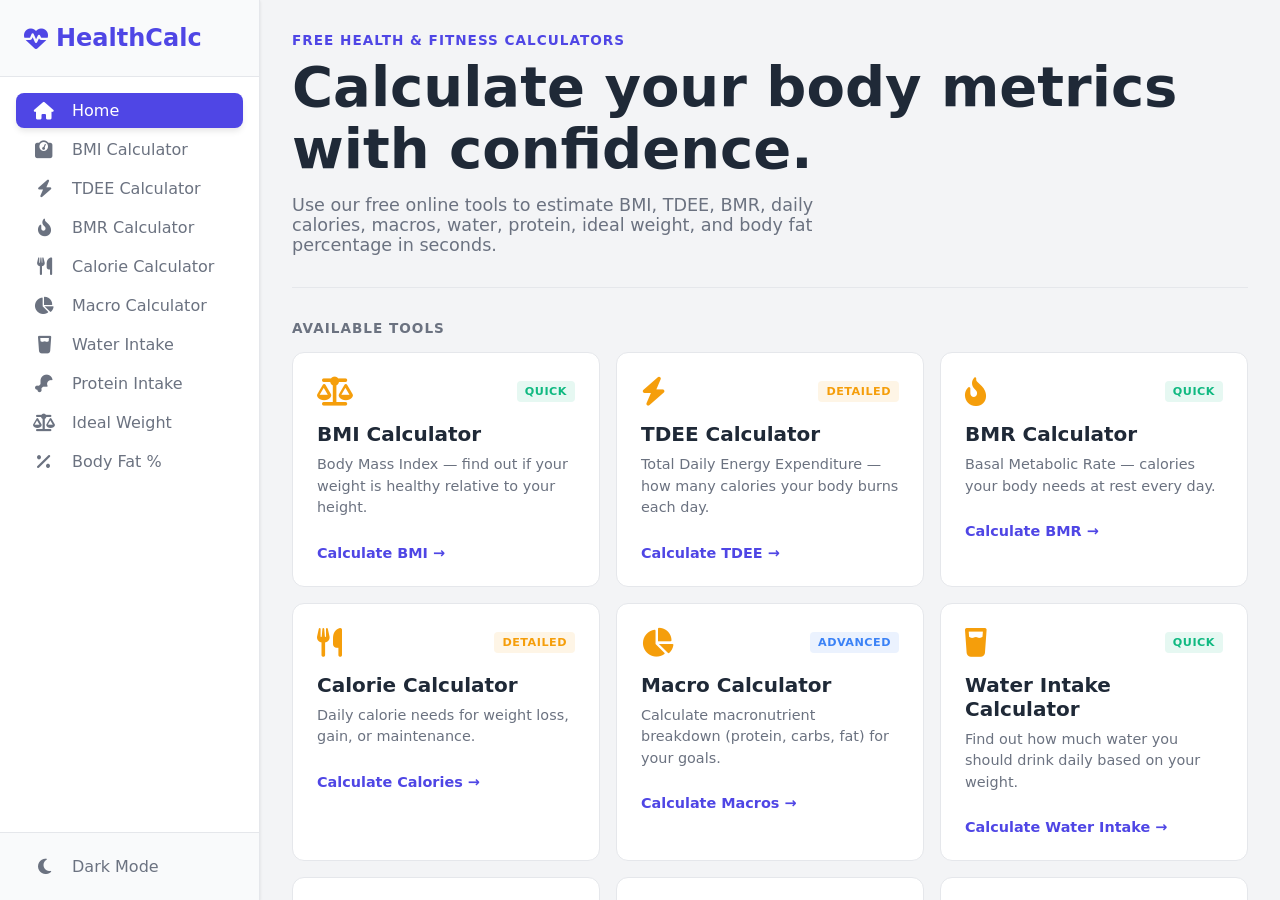
==== commit 6c78d102: "SEO optimized and UI refined" ====
--- a/Health-Calculators/index.html
+++ b/Health-Calculators/index.html
@@ -6,29 +6,31 @@
     <meta name="viewport" content="width=device-width, initial-scale=1.0">
     <link rel="manifest" href="./manifest.json">
 
-    <title>HealthCalc - Free BMI, TDEE & Body Fat Calculator</title>
+    <title>Free Health Calculators for BMI, TDEE, BMR, Calories & More | HealthCalc</title>
 
     <script async src="https://pagead2.googlesyndication.com/pagead/js/adsbygoogle.js?client=ca-pub-7743006192348662"
         crossorigin="anonymous"></script>
-    <meta name="title" content="HealthCalc - Free BMI, TDEE & Body Fat Calculator">
+    <meta name="title" content="Free Health Calculators for BMI, TDEE, BMR, Calories & More | HealthCalc">
     <meta name="description"
-        content="Calculate your BMI, Total Daily Energy Expenditure (TDEE), and Body Fat percentage accurately with HealthCalc. Fast, free, and completely private health tools.">
+        content="Use HealthCalc to calculate BMI, TDEE, BMR, daily calories, macros, water intake, protein needs, ideal weight, and body fat percentage with fast, free tools.">
     <meta name="keywords"
-        content="BMI calculator, TDEE calculator, body fat calculator, health metrics, fitness tools, U.S. Navy method">
+        content="BMI calculator, TDEE calculator, BMR calculator, calorie calculator, macro calculator, body fat calculator, ideal weight calculator, protein calculator, water intake calculator">
     <meta name="author" content="Tarun">
+    <meta name="robots" content="index, follow">
+    <link rel="canonical" href="https://7-tarun.github.io/Vibe-Coding/Health-Calculators/">
 
     <meta property="og:type" content="website">
     <meta property="og:url" content="https://7-tarun.github.io/Vibe-Coding/Health-Calculators/">
-    <meta property="og:title" content="HealthCalc - Free BMI, TDEE & Body Fat Calculator">
+    <meta property="og:title" content="Free Health Calculators for BMI, TDEE, BMR, Calories & More | HealthCalc">
     <meta property="og:description"
-        content="Calculate your BMI, TDEE, and Body Fat percentage accurately. Fast, free, and completely private.">
+        content="Calculate BMI, TDEE, BMR, calories, macros, and body metrics with free online health tools built for daily planning.">
     <meta property="og:image" content="https://7-tarun.github.io/Vibe-Coding/Health-Calculators/preview-image.jpg">
 
     <meta property="twitter:card" content="summary_large_image">
     <meta property="twitter:url" content="https://7-tarun.github.io/Vibe-Coding/Health-Calculators/">
-    <meta property="twitter:title" content="HealthCalc - Free BMI, TDEE & Body Fat Calculator">
+    <meta property="twitter:title" content="Free Health Calculators for BMI, TDEE, BMR, Calories & More | HealthCalc">
     <meta property="twitter:description"
-        content="Calculate your BMI, TDEE, and Body Fat percentage accurately. Fast, free, and completely private.">
+        content="Calculate BMI, TDEE, BMR, calories, macros, and body metrics with free online health tools built for daily planning.">
     <meta property="twitter:image" content="https://7-tarun.github.io/Vibe-Coding/Health-Calculators/preview-image.jpg">
 
     <meta name="google-site-verification" content="sG0FpgqtVcBFbpWV60vbD52rL6fxdbGvli9w5bPqiX0" />
@@ -143,10 +145,9 @@
 
             <section id="dashboard" class="view-section active">
                 <div class="hero-section">
-                    <p class="hero-subtitle">HEALTH & FITNESS TOOLS</p>
-                    <h1 class="hero-title">Know your body.<br><span class="highlight">Calculate smart.</span></h1>
-                    <p class="hero-desc">Free, accurate health calculators. No sign-up needed. Just data and
-                        insights.
+                    <p class="hero-subtitle">FREE HEALTH & FITNESS CALCULATORS</p>
+                    <h1 class="hero-title">Calculate your body metrics with confidence.</h1>
+                    <p class="hero-desc">Use our free online tools to estimate BMI, TDEE, BMR, daily calories, macros, water, protein, ideal weight, and body fat percentage in seconds.
                     </p>
                 </div>
 
@@ -269,11 +270,11 @@
                         </div>
                         <div class="input-group">
                             <label for="calorie-weight">Weight (kg)</label>
-                            <input type="number" id="calorie-weight" placeholder="e.g., 70" required>
+                            <input type="number" id="calorie-weight" placeholder="e.g., 70" min="20" max="500" required>
                         </div>
                         <div class="input-group">
                             <label for="calorie-height">Height (cm)</label>
-                            <input type="number" id="calorie-height" placeholder="e.g., 175" required>
+                            <input type="number" id="calorie-height" placeholder="e.g., 175" min="50" max="250" required>
                         </div>
 
                         <div class="input-group full-width">
@@ -400,11 +401,11 @@
                     <div class="form-grid">
                         <div class="input-group">
                             <label for="bmi-weight">Weight (kg)</label>
-                            <input type="number" id="bmi-weight" placeholder="e.g., 70" required>
+                            <input type="number" id="bmi-weight" placeholder="e.g., 70" min="20" max="500" required>
                         </div>
                         <div class="input-group">
                             <label for="bmi-height">Height (cm)</label>
-                            <input type="number" id="bmi-height" placeholder="e.g., 175" required>
+                            <input type="number" id="bmi-height" placeholder="e.g., 175" min="50" max="250" required>
                         </div>
                     </div>
 
@@ -528,7 +529,7 @@
                     <div class="form-grid">
                         <div class="input-group full-width">
                             <label for="macro-calories">Daily Calories</label>
-                            <input type="number" id="macro-calories" placeholder="e.g., 2500" required>
+                            <input type="number" id="macro-calories" placeholder="e.g., 2500" min="500" max="10000" required>
                         </div>
 
                         <div class="input-group full-width">
@@ -667,7 +668,7 @@
                     <div class="form-grid">
                         <div class="input-group full-width">
                             <label for="water-weight">Weight (kg)</label>
-                            <input type="number" id="water-weight" placeholder="e.g., 70" required>
+                            <input type="number" id="water-weight" placeholder="e.g., 70" min="20" max="500" required>
                         </div>
 
                         <div class="input-group full-width">
@@ -797,7 +798,7 @@
                     <div class="form-grid">
                         <div class="input-group full-width">
                             <label for="protein-weight">Weight (kg)</label>
-                            <input type="number" id="protein-weight" placeholder="e.g., 70" required>
+                            <input type="number" id="protein-weight" placeholder="e.g., 70" min="20" max="500" required>
                         </div>
 
                         <div class="input-group full-width">
@@ -947,7 +948,7 @@
 
                         <div class="input-group full-width">
                             <label for="ideal-height">Height (cm)</label>
-                            <input type="number" id="ideal-height" placeholder="e.g., 175" required>
+                            <input type="number" id="ideal-height" placeholder="e.g., 175" min="50" max="250" required>
                         </div>
                     </div>
 
@@ -1059,11 +1060,11 @@
                         </div>
                         <div class="input-group">
                             <label for="bmr-weight">Weight (kg)</label>
-                            <input type="number" id="bmr-weight" placeholder="e.g., 70" required>
+                            <input type="number" id="bmr-weight" placeholder="e.g., 70" min="20" max="500" required>
                         </div>
                         <div class="input-group">
                             <label for="bmr-height">Height (cm)</label>
-                            <input type="number" id="bmr-height" placeholder="e.g., 175" required>
+                            <input type="number" id="bmr-height" placeholder="e.g., 175" min="50" max="250" required>
                         </div>
                     </div>
 
@@ -1169,11 +1170,11 @@
                         </div>
                         <div class="input-group">
                             <label for="tdee-weight">Weight (kg)</label>
-                            <input type="number" id="tdee-weight" placeholder="e.g., 70" required>
+                            <input type="number" id="tdee-weight" placeholder="e.g., 70" min="20" max="500" required>
                         </div>
                         <div class="input-group">
                             <label for="tdee-height">Height (cm)</label>
-                            <input type="number" id="tdee-height" placeholder="e.g., 175" required>
+                            <input type="number" id="tdee-height" placeholder="e.g., 175" min="50" max="250" required>
                         </div>
 
                         <div class="input-group full-width">
@@ -1309,20 +1310,20 @@
 
                         <div class="input-group">
                             <label for="bf-height">Height (cm)</label>
-                            <input type="number" id="bf-height" placeholder="e.g., 175" required>
+                            <input type="number" id="bf-height" placeholder="e.g., 175" min="50" max="250" required>
                         </div>
                         <div class="input-group">
                             <label for="bf-neck">Neck (cm)</label>
-                            <input type="number" id="bf-neck" placeholder="At narrowest point" required>
+                            <input type="number" id="bf-neck" placeholder="At narrowest point" min="20" max="80" required>
                         </div>
                         <div class="input-group">
                             <label for="bf-waist">Waist (cm)</label>
-                            <input type="number" id="bf-waist" placeholder="At navel" required>
+                            <input type="number" id="bf-waist" placeholder="At navel" min="40" max="200" required>
                         </div>
 
                         <div id="hips-container" class="input-group hidden">
                             <label for="bf-hips">Hips (cm)</label>
-                            <input type="number" id="bf-hips" placeholder="At widest point">
+                            <input type="number" id="bf-hips" placeholder="At widest point" min="40" max="200">
                         </div>
                     </div>
 
@@ -1436,10 +1437,36 @@
                 </div>
             </section>
 
-            <div class="bottom-bar">
-                © 2025 HealthCalc · Built by <strong>Tarun</strong> · All calculations are estimates. Consult a
-                healthcare professional.
-            </div>
+            <footer class="site-footer">
+                <div class="footer-brand">
+                    <div class="footer-brand-content">
+                        <div class="footer-brand-icon">
+                            <i class="fa-solid fa-heart-pulse"></i>
+                        </div>
+                        <div>
+                            <strong>HealthCalc</strong>
+                            <p>Simple, private tools for tracking your health goals.</p>
+                        </div>
+                    </div>
+                </div>
+
+                <div class="footer-links">
+                    <a class="footer-link" href="about-us.html">About Us</a>
+                    <a class="footer-link" href="contact-us.html">Contact Us</a>
+                    <a class="footer-link" href="disclamer.html">Disclaimer</a>
+                    <a class="footer-link" href="privacy-policy.html">Privacy Policy</a>
+                    <a class="footer-link" href="terms-conditions.html">Terms & Conditions</a>
+                </div>
+
+                <div class="footer-bottom">
+                    <div class="footer-contact">
+                        Need help? Email us at <a href="mailto:contact.tarundev@gmail.com">contact.tarundev@gmail.com</a>
+                    </div>
+                    <div class="footer-note">
+                        © 2025 HealthCalc · Built by <strong>Tarun</strong> · All calculations are estimates. Consult a healthcare professional.
+                    </div>
+                </div>
+            </footer>
 
         </main>
 
--- a/Health-Calculators/style.css
+++ b/Health-Calculators/style.css
@@ -44,7 +44,8 @@
 }
 
 /* --- Dark Mode Override --- */
-body.dark-mode {
+body.dark-mode,
+html.dark-mode {
     /* Background Colors */
     --bg-primary: #1F2937;
     /* Dark grayish blue for cards */
@@ -195,6 +196,8 @@
 .view-section {
     display: none;
     animation: fadeIn 0.4s ease-in-out;
+    scroll-behavior: auto;        
+    scroll-margin-top: 0;
 }
 
 .view-section.active {
@@ -514,6 +517,236 @@
 .seo-table th {
     background-color: var(--bg-secondary);
     font-weight: bold;
+}
+
+/* --- Footer and standalone page styles --- */
+.site-footer {
+    margin-top: var(--spacing-xl);
+    padding: clamp(1.25rem, 2vw, 1.75rem);
+    background: linear-gradient(135deg, var(--bg-primary) 0%, rgba(79, 70, 229, 0.03) 100%);
+    border: 1px solid var(--border-color);
+    border-radius: 18px;
+    box-shadow: var(--shadow-sm);
+    display: flex;
+    flex-direction: column;
+    gap: 1rem;
+}
+
+.footer-brand {
+    padding-bottom: 0.75rem;
+    border-bottom: 1px solid var(--border-color);
+}
+
+.footer-brand-content {
+    display: flex;
+    align-items: center;
+    gap: 0.8rem;
+}
+
+.footer-brand-icon {
+    width: 42px;
+    height: 42px;
+    display: grid;
+    place-items: center;
+    border-radius: 12px;
+    background-color: rgba(79, 70, 229, 0.1);
+    color: var(--primary-main);
+    font-size: 1rem;
+}
+
+.footer-brand strong {
+    display: block;
+    color: var(--text-primary);
+    font-size: 1rem;
+    margin-bottom: 2px;
+}
+
+.footer-brand p {
+    margin: 0;
+    color: var(--text-secondary);
+    font-size: 0.9rem;
+}
+
+.footer-links {
+    display: flex;
+    flex-wrap: wrap;
+    gap: 0.5rem 0.9rem;
+    align-items: center;
+}
+
+.footer-link {
+    color: var(--text-secondary);
+    text-decoration: none;
+    font-weight: 600;
+    padding: 0.35rem 0.65rem;
+    border-radius: 999px;
+    transition: background-color 0.2s ease, color 0.2s ease;
+}
+
+.footer-link:hover {
+    background-color: rgba(79, 70, 229, 0.08);
+    color: var(--primary-main);
+}
+
+.footer-bottom {
+    display: flex;
+    justify-content: space-between;
+    align-items: center;
+    gap: var(--spacing-md);
+    flex-wrap: wrap;
+}
+
+.footer-contact {
+    color: var(--text-secondary);
+    font-size: 0.95rem;
+}
+
+.footer-contact a {
+    color: var(--primary-main);
+    text-decoration: none;
+    font-weight: 600;
+}
+
+.footer-contact a:hover {
+    text-decoration: underline;
+}
+
+.footer-note {
+    font-size: 0.85rem;
+    color: var(--text-light);
+}
+
+.footer-note strong {
+    color: var(--primary-main);
+}
+
+.page-container {
+    max-width: 1100px;
+    margin: 0 auto;
+    padding: var(--spacing-xl);
+    background-color: var(--bg-secondary);
+    min-height: 100vh;
+}
+
+.page-header {
+    margin-bottom: var(--spacing-xl);
+}
+
+.page-header h1 {
+    font-size: 2.4rem;
+    margin-bottom: var(--spacing-sm);
+    color: var(--text-primary);
+}
+
+.page-header p {
+    color: var(--text-secondary);
+    max-width: 780px;
+    line-height: 1.8;
+}
+
+.page-nav {
+    display: flex;
+    flex-wrap: wrap;
+    gap: var(--spacing-md);
+    margin-bottom: var(--spacing-xl);
+}
+
+.page-nav a {
+    color: var(--text-secondary);
+    text-decoration: none;
+    font-weight: 600;
+    padding: 10px 14px;
+    border: 1px solid var(--border-color);
+    border-radius: 999px;
+    transition: background-color 0.2s ease, color 0.2s ease, border-color 0.2s ease;
+}
+
+.page-nav a:hover {
+    background-color: var(--bg-primary);
+    border-color: var(--primary-main);
+    color: var(--primary-main);
+}
+
+.page-section {
+    margin-bottom: var(--spacing-xl);
+}
+
+.page-section h2,
+.page-section h3 {
+    color: var(--primary-main);
+    margin-bottom: var(--spacing-sm);
+}
+
+.page-section p,
+.page-section li {
+    color: var(--text-secondary);
+    line-height: 1.8;
+    margin-bottom: 1rem;
+}
+
+.page-section ul {
+    padding-left: 1.25rem;
+    margin-bottom: 1rem;
+}
+
+.page-section ul li {
+    margin-bottom: 0.65rem;
+}
+
+.page-card {
+    background-color: var(--bg-primary);
+    border: 1px solid var(--border-color);
+    border-radius: 16px;
+    padding: var(--spacing-lg);
+    box-shadow: var(--shadow-sm);
+}
+
+.page-card strong {
+    color: var(--text-primary);
+}
+
+.page-card a {
+    color: var(--primary-main);
+    text-decoration: none;
+}
+
+.page-card a:hover {
+    text-decoration: underline;
+}
+
+.page-footer {
+    margin-top: var(--spacing-xl);
+    font-size: 0.9rem;
+    color: var(--text-light);
+}
+
+@media (max-width: 900px) {
+    .page-container {
+        padding: var(--spacing-lg);
+    }
+}
+
+@media (max-width: 650px) {
+    .page-container {
+        display: flex;
+        flex-direction: column;
+    }
+
+    .page-nav {
+        order: 2;
+        flex-direction: column;
+        align-items: stretch;
+        margin-top: var(--spacing-xl);
+    }
+
+    .page-header {
+        order: 0;
+    }
+
+    .page-section,
+    .page-footer {
+        order: 1;
+    }
 }
 
 
@@ -674,6 +907,45 @@
         border-radius: 8px;
     }
 
+    .site-footer {
+        padding: var(--spacing-lg);
+    }
+
+    .footer-brand-content {
+        align-items: flex-start;
+    }
+
+    .footer-bottom {
+        flex-direction: column;
+        align-items: flex-start;
+    }
+
+    .page-nav {
+        display: grid;
+        grid-template-columns: 1fr 1fr;
+        gap: 15px;
+        margin-bottom: var(--spacing-xl);
+        padding: 0;
+    }
+
+    .page-nav a {
+        color: var(--text-secondary);
+        text-decoration: none;
+        font-weight: 700;
+        padding: 0;
+        border: none;
+        background: none;
+        border-radius: 0;
+        transition: none;
+        text-align: left;
+    }
+
+    .page-nav a:hover {
+        background: none;
+        border-color: transparent;
+        color: var(--primary-main);
+    }
+
     .mobile-toggle {
         background: none;
         border: none;
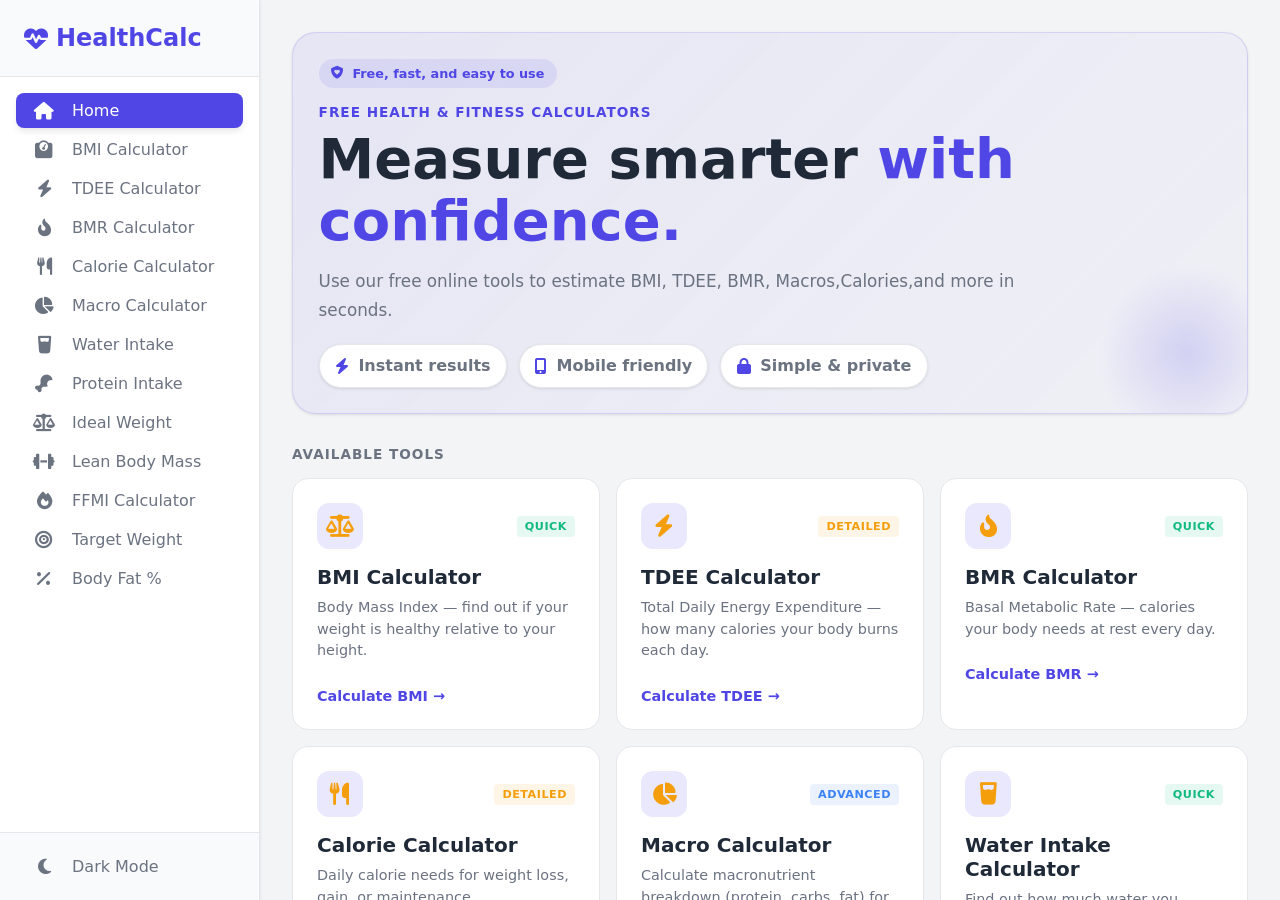
==== commit 19cd6e53: "Three New Calculators added LBM, FFMI, and Target Weight" ====
--- a/Health-Calculators/index.html
+++ b/Health-Calculators/index.html
@@ -12,9 +12,9 @@
         crossorigin="anonymous"></script>
     <meta name="title" content="Free Health Calculators for BMI, TDEE, BMR, Calories & More | HealthCalc">
     <meta name="description"
-        content="Use HealthCalc to calculate BMI, TDEE, BMR, daily calories, macros, water intake, protein needs, ideal weight, and body fat percentage with fast, free tools.">
+        content="Use HealthCalc to calculate BMI, TDEE, BMR, daily calories, macros, water intake, protein needs, ideal weight, target weight, body fat percentage, lean body mass, and FFMI with fast, free tools.">
     <meta name="keywords"
-        content="BMI calculator, TDEE calculator, BMR calculator, calorie calculator, macro calculator, body fat calculator, ideal weight calculator, protein calculator, water intake calculator">
+        content="BMI calculator, TDEE calculator, BMR calculator, calorie calculator, macro calculator, body fat calculator, ideal weight calculator, target weight calculator, protein calculator, water intake calculator, lean body mass calculator, FFMI calculator">
     <meta name="author" content="Tarun">
     <meta name="robots" content="index, follow">
     <link rel="canonical" href="https://7-tarun.github.io/Vibe-Coding/Health-Calculators/">
@@ -107,6 +107,24 @@
                             <span>Ideal Weight</span>
                         </a>
                     </li>
+                    <li class="nav-item" data-nav="lbm">
+                        <a href="#">
+                            <i class="fa-solid fa-dumbbell"></i>
+                            <span>Lean Body Mass</span>
+                        </a>
+                    </li>
+                    <li class="nav-item" data-nav="ffmi">
+                        <a href="#">
+                            <i class="fa-solid fa-fire"></i>
+                            <span>FFMI Calculator</span>
+                        </a>
+                    </li>
+                    <li class="nav-item" data-nav="target-weight">
+                        <a href="#">
+                            <i class="fa-solid fa-bullseye"></i>
+                            <span>Target Weight</span>
+                        </a>
+                    </li>
                     <li class="nav-item" data-nav="bodyfat">
                         <a href="#">
                             <i class="fa-solid fa-percentage"></i>
@@ -145,10 +163,28 @@
 
             <section id="dashboard" class="view-section active">
                 <div class="hero-section">
+                    <div class="hero-badge">
+                        <i class="fa-solid fa-shield-heart"></i>
+                        <span>Free, fast, and easy to use</span>
+                    </div>
                     <p class="hero-subtitle">FREE HEALTH & FITNESS CALCULATORS</p>
-                    <h1 class="hero-title">Calculate your body metrics with confidence.</h1>
-                    <p class="hero-desc">Use our free online tools to estimate BMI, TDEE, BMR, daily calories, macros, water, protein, ideal weight, and body fat percentage in seconds.
-                    </p>
+                    <h1 class="hero-title">Measure smarter <span class="highlight">with confidence.</span></h1>
+                    <p class="hero-desc hero-desc-desktop">Use our free online tools to estimate BMI, TDEE, BMR, Macros,Calories,and more in seconds.</p>
+                    <p class="hero-desc hero-desc-mobile">All your fitness calculators in one place—fast, free, and accurate.</p>
+                    <div class="hero-highlights">
+                        <div class="highlight-card">
+                            <i class="fa-solid fa-bolt"></i>
+                            <span>Instant results</span>
+                        </div>
+                        <div class="highlight-card">
+                            <i class="fa-solid fa-mobile-screen-button"></i>
+                            <span>Mobile friendly</span>
+                        </div>
+                        <div class="highlight-card">
+                            <i class="fa-solid fa-lock"></i>
+                            <span>Simple & private</span>
+                        </div>
+                    </div>
                 </div>
 
                 <div class="tools-section">
@@ -233,6 +269,36 @@
                             <h3>Ideal Weight Calculator</h3>
                             <p>Find your ideal weight range based on your height and gender.</p>
                             <span class="calc-link">Calculate Ideal Weight &rarr;</span>
+                        </div>
+
+                        <div class="tool-card" data-nav="lbm">
+                            <div class="card-header">
+                                <i class="fa-solid fa-dumbbell icon-large"></i>
+                                <span class="badge badge-detailed">DETAILED</span>
+                            </div>
+                            <h3>Lean Body Mass</h3>
+                            <p>Estimate the portion of your body weight that is not fat.</p>
+                            <span class="calc-link">Calculate LBM &rarr;</span>
+                        </div>
+
+                        <div class="tool-card" data-nav="ffmi">
+                            <div class="card-header">
+                                <i class="fa-solid fa-fire icon-large"></i>
+                                <span class="badge badge-advanced">ADVANCED</span>
+                            </div>
+                            <h3>FFMI Calculator</h3>
+                            <p>Measure your fat-free mass index to compare lean mass relative to height.</p>
+                            <span class="calc-link">Calculate FFMI &rarr;</span>
+                        </div>
+
+                        <div class="tool-card" data-nav="target-weight">
+                            <div class="card-header">
+                                <i class="fa-solid fa-bullseye icon-large"></i>
+                                <span class="badge badge-detailed">DETAILED</span>
+                            </div>
+                            <h3>Target Weight</h3>
+                            <p>Find a healthy weight target based on your height and preferred BMI.</p>
+                            <span class="calc-link">Calculate Target Weight &rarr;</span>
                         </div>
 
                         <div class="tool-card" data-nav="bodyfat">
@@ -1033,6 +1099,268 @@
                             <p>The Devine formula is a helpful estimate, especially for planning. However, you should
                                 adjust based on how you feel, your performance, and any guidance from your healthcare
                                 provider.</p>
+                        </div>
+                    </div>
+                </div>
+            </section>
+
+            <section id="lbm" class="view-section hidden">
+                <div class="header-text">
+                    <h1>Lean Body Mass Calculator</h1>
+                    <p>Estimate the weight of your body that is not fat based on your current weight and body fat percentage.</p>
+                </div>
+
+                <div class="calculator-card">
+                    <div class="form-grid">
+                        <div class="input-group full-width">
+                            <label for="lbm-weight">Weight (kg)</label>
+                            <input type="number" id="lbm-weight" placeholder="e.g., 70" min="20" max="500" required>
+                        </div>
+                        <div class="input-group full-width">
+                            <label for="lbm-body-fat">Body Fat (%)</label>
+                            <input type="number" id="lbm-body-fat" placeholder="e.g., 18" min="0" max="99.9" step="0.1" required>
+                        </div>
+                    </div>
+
+                    <button id="calc-lbm-btn" class="primary-btn">Calculate Lean Body Mass</button>
+
+                    <div id="lbm-result" class="result-box hidden" style="flex-direction: column; align-items: flex-start; gap: 10px;">
+                        <div class="result-score">
+                            <h4>Lean Body Mass</h4>
+                            <span id="lbm-value" class="score-value">--</span>
+                            <span style="font-size:1rem; color:var(--text-secondary)">kg</span>
+                        </div>
+                        <p id="lbm-note" style="font-size:0.9rem; color:var(--text-secondary);">This estimate shows how much of your body weight is lean mass.</p>
+                    </div>
+                </div>
+
+                <div class="seo-content">
+                    <div class="calculator-card info-card">
+                        <h3>What is Lean Body Mass?</h3>
+                        <p>Lean Body Mass (LBM) is the portion of your body weight that is not fat. It includes muscle, bones, organs, water, and other non-fat tissue. Tracking LBM helps you understand body composition beyond total scale weight.</p>
+                        <div class="formula-box">
+                            <strong>Lean Body Mass Formula</strong><br>
+                            <span>LBM = Weight × (1 − Body Fat ÷ 100)</span>
+                        </div>
+                    </div>
+                    <div class="calculator-card info-card">
+                        <h3>Why LBM Matters</h3>
+                        <div class="table-responsive">
+                            <table class="seo-table">
+                                <thead>
+                                    <tr>
+                                        <th>Benefit</th>
+                                        <th>Why It Helps</th>
+                                    </tr>
+                                </thead>
+                                <tbody>
+                                    <tr>
+                                        <td>Muscle Tracking</td>
+                                        <td>Helps you monitor changes in muscle mass over time.</td>
+                                    </tr>
+                                    <tr>
+                                        <td>Fitness Progress</td>
+                                        <td>Shows whether your body composition is improving even if the scale changes slowly.</td>
+                                    </tr>
+                                    <tr>
+                                        <td>Nutrition Planning</td>
+                                        <td>Supports better calorie and protein planning for fat loss or muscle gain.</td>
+                                    </tr>
+                                </tbody>
+                            </table>
+                        </div>
+                    </div>
+                    <div class="calculator-card info-card">
+                        <h3>Frequently Asked Questions</h3>
+                        <div class="faq-item">
+                            <h4>1. Is Lean Body Mass the same as muscle mass?</h4>
+                            <p>No. LBM includes muscle, organs, bones, and water, so it is broader than muscle mass alone.</p>
+                        </div>
+                        <div class="faq-item">
+                            <h4>2. Can LBM increase even if my weight stays the same?</h4>
+                            <p>Yes. If you gain muscle while losing fat, your body weight may stay similar while your lean mass increases.</p>
+                        </div>
+                        <div class="faq-item">
+                            <h4>3. How accurate is this calculator?</h4>
+                            <p>It provides a good estimate based on your entered body fat percentage. For the best results, use a realistic body fat estimate.</p>
+                        </div>
+                    </div>
+                </div>
+            </section>
+
+            <section id="ffmi" class="view-section hidden">
+                <div class="header-text">
+                    <h1>FFMI Calculator</h1>
+                    <p>Calculate your Fat-Free Mass Index to estimate your lean mass relative to height.</p>
+                </div>
+
+                <div class="calculator-card">
+                    <div class="form-grid">
+                        <div class="input-group full-width">
+                            <label for="ffmi-weight">Weight (kg)</label>
+                            <input type="number" id="ffmi-weight" placeholder="e.g., 75" min="20" max="500" required>
+                        </div>
+                        <div class="input-group full-width">
+                            <label for="ffmi-body-fat">Body Fat (%)</label>
+                            <input type="number" id="ffmi-body-fat" placeholder="e.g., 15" min="0" max="99.9" step="0.1" required>
+                        </div>
+                        <div class="input-group full-width">
+                            <label for="ffmi-height">Height (cm)</label>
+                            <input type="number" id="ffmi-height" placeholder="e.g., 180" min="50" max="250" required>
+                        </div>
+                    </div>
+
+                    <button id="calc-ffmi-btn" class="primary-btn">Calculate FFMI</button>
+
+                    <div id="ffmi-result" class="result-box hidden" style="flex-direction: column; align-items: flex-start; gap: 10px;">
+                        <div class="result-score">
+                            <h4>Fat-Free Mass Index</h4>
+                            <span id="ffmi-value" class="score-value">--</span>
+                        </div>
+                        <p id="ffmi-note" style="font-size:0.9rem; color:var(--text-secondary);">This estimates your lean mass adjusted for height.</p>
+                    </div>
+
+                    <div id="ffmi-interpretation" class="calculator-card info-card hidden" style="margin: 1rem 0 0; padding: 1rem 1.2rem; max-width: none;">
+                        <h3>FFMI Interpretation</h3>
+                        <p id="ffmi-interpretation-text">Your result will appear here after calculation.</p>
+                    </div>
+                </div>
+
+                <div class="seo-content">
+                    <div class="calculator-card info-card">
+                        <h3>What is FFMI?</h3>
+                        <p>FFMI stands for Fat-Free Mass Index. It is a useful metric for comparing lean mass across people of different heights, especially in fitness and bodybuilding contexts.</p>
+                        <div class="formula-box">
+                            <strong>FFMI Formula</strong><br>
+                            <span>FFM = Weight × (1 − Body Fat ÷ 100)</span><br>
+                            <span>FFMI = FFM ÷ (Height in meters)²</span>
+                        </div>
+                    </div>
+                    <div class="calculator-card info-card">
+                        <h3>FFMI Reference</h3>
+                        <div class="table-responsive">
+                            <table class="seo-table">
+                                <thead>
+                                    <tr>
+                                        <th>Range</th>
+                                        <th>Interpretation</th>
+                                    </tr>
+                                </thead>
+                                <tbody>
+                                    <tr>
+                                        <td>Below 18</td>
+                                        <td>Lower lean mass relative to height.</td>
+                                    </tr>
+                                    <tr>
+                                        <td>18–20</td>
+                                        <td>Average to above-average lean mass.</td>
+                                    </tr>
+                                    <tr>
+                                        <td>20+</td>
+                                        <td>High lean mass, often seen in advanced lifters.</td>
+                                    </tr>
+                                </tbody>
+                            </table>
+                        </div>
+                    </div>
+                    <div class="calculator-card info-card">
+                        <h3>Frequently Asked Questions</h3>
+                        <div class="faq-item">
+                            <h4>1. Is FFMI better than BMI?</h4>
+                            <p>Yes, for assessing body composition, because FFMI accounts for lean mass rather than treating all body weight equally.</p>
+                        </div>
+                        <div class="faq-item">
+                            <h4>2. Can FFMI be used for muscle gain tracking?</h4>
+                            <p>Yes. It is commonly used by athletes and gym-goers to track changes in lean mass over time.</p>
+                        </div>
+                        <div class="faq-item">
+                            <h4>3. Does FFMI require exact body fat?</h4>
+                            <p>It uses your estimated body fat percentage, so the result is only as accurate as that estimate.</p>
+                        </div>
+                    </div>
+                </div>
+            </section>
+
+            <section id="target-weight" class="view-section hidden">
+                <div class="header-text">
+                    <h1>Target Weight Calculator</h1>
+                    <p>Estimate a healthy weight target based on your height and your chosen BMI goal.</p>
+                </div>
+
+                <div class="calculator-card">
+                    <div class="form-grid">
+                        <div class="input-group full-width">
+                            <label for="target-height">Height (cm)</label>
+                            <input type="number" id="target-height" placeholder="e.g., 175" min="50" max="250" required>
+                        </div>
+                        <div class="input-group full-width">
+                            <label for="target-bmi">Target BMI</label>
+                            <input type="number" id="target-bmi" placeholder="e.g., 22.5" min="15" max="35" step="0.1" required>
+                        </div>
+                    </div>
+
+                    <button id="calc-target-weight-btn" class="primary-btn">Calculate Target Weight</button>
+
+                    <div id="target-weight-result" class="result-box hidden" style="flex-direction: column; align-items: flex-start; gap: 10px;">
+                        <div class="result-score">
+                            <h4>Target Weight</h4>
+                            <span id="target-weight-value" class="score-value">--</span>
+                            <span style="font-size:1rem; color:var(--text-secondary)">kg</span>
+                        </div>
+                        <p id="target-weight-note" style="font-size:0.9rem; color:var(--text-secondary);">This is an estimate based on your selected BMI goal.</p>
+                        <p id="target-weight-range" style="font-size:0.9rem; color:var(--text-secondary);">Healthy BMI range: -- to -- kg</p>
+                    </div>
+                </div>
+
+                <div class="seo-content">
+                    <div class="calculator-card info-card">
+                        <h3>What is Target Weight?</h3>
+                        <p>Target weight is a healthy body weight estimate based on a chosen BMI goal and your height. It is often used as a practical benchmark for fitness, nutrition, and body composition planning.</p>
+                        <div class="formula-box">
+                            <strong>Target Weight Formula</strong><br>
+                            <span>Target Weight = BMI × Height(m)²</span>
+                        </div>
+                    </div>
+                    <div class="calculator-card info-card">
+                        <h3>Why Target Weight Matters</h3>
+                        <div class="table-responsive">
+                            <table class="seo-table">
+                                <thead>
+                                    <tr>
+                                        <th>Use Case</th>
+                                        <th>Why It Helps</th>
+                                    </tr>
+                                </thead>
+                                <tbody>
+                                    <tr>
+                                        <td>Weight Loss Planning</td>
+                                        <td>Gives a realistic goal for reaching a healthier body weight.</td>
+                                    </tr>
+                                    <tr>
+                                        <td>Fitness Tracking</td>
+                                        <td>Helps compare your current weight against a healthy benchmark.</td>
+                                    </tr>
+                                    <tr>
+                                        <td>Nutrition Goal Setting</td>
+                                        <td>Supports calorie and body composition planning.</td>
+                                    </tr>
+                                </tbody>
+                            </table>
+                        </div>
+                    </div>
+                    <div class="calculator-card info-card">
+                        <h3>Frequently Asked Questions</h3>
+                        <div class="faq-item">
+                            <h4>1. Is target weight the same as ideal weight?</h4>
+                            <p>They are similar, but target weight is often more flexible because you can choose your preferred BMI goal.</p>
+                        </div>
+                        <div class="faq-item">
+                            <h4>2. What BMI should I choose?</h4>
+                            <p>A common healthy target is around 18.5 to 24.9, though individual needs may differ based on build, muscle mass, and health goals.</p>
+                        </div>
+                        <div class="faq-item">
+                            <h4>3. Is this calculator accurate for everyone?</h4>
+                            <p>It provides a useful estimate, but your best target depends on body composition, fitness level, and personal health considerations.</p>
                         </div>
                     </div>
                 </div>
--- a/Health-Calculators/style.css
+++ b/Health-Calculators/style.css
@@ -192,11 +192,12 @@
     display: flex;
     flex-direction: column;
 }
+
 /* --- View Switching Logic --- */
 .view-section {
     display: none;
     animation: fadeIn 0.4s ease-in-out;
-    scroll-behavior: auto;        
+    scroll-behavior: auto;
     scroll-margin-top: 0;
 }
 
@@ -220,8 +221,37 @@
 /* --- Dashboard Hero Section --- */
 .hero-section {
     margin-bottom: var(--spacing-xl);
-    padding-bottom: var(--spacing-xl);
-    border-bottom: 1px solid var(--border-color);
+    padding: clamp(1.25rem, 2vw, 2rem);
+    border-radius: 24px;
+    border: 1px solid rgba(79, 70, 229, 0.16);
+    background: linear-gradient(135deg, rgba(79, 70, 229, 0.08), rgba(79, 70, 229, 0.02));
+    box-shadow: var(--shadow-sm);
+    position: relative;
+    overflow: hidden;
+}
+
+.hero-section::before {
+    content: "";
+    position: absolute;
+    inset: auto -30px -30px auto;
+    width: 180px;
+    height: 180px;
+    border-radius: 50%;
+    background: radial-gradient(circle, rgba(79, 70, 229, 0.18), transparent 70%);
+    pointer-events: none;
+}
+
+.hero-badge {
+    display: inline-flex;
+    align-items: center;
+    gap: 0.5rem;
+    padding: 0.45rem 0.8rem;
+    border-radius: 999px;
+    background-color: rgba(79, 70, 229, 0.1);
+    color: var(--primary-main);
+    font-weight: 700;
+    font-size: 0.8rem;
+    margin-bottom: var(--spacing-md);
 }
 
 .hero-subtitle {
@@ -242,13 +272,41 @@
 
 .hero-title .highlight {
     color: var(--primary-main);
-    /* Replaced green with your theme color */
 }
 
 .hero-desc {
-    font-size: 1.1rem;
-    color: var(--text-secondary);
-    max-width: 600px;
+    font-size: 1.05rem;
+    color: var(--text-secondary);
+    max-width: 700px;
+    line-height: 1.7;
+}
+
+.hero-desc-mobile {
+    display: none;
+}
+
+.hero-highlights {
+    display: flex;
+    flex-wrap: wrap;
+    gap: 0.75rem;
+    margin-top: 1.25rem;
+}
+
+.highlight-card {
+    display: inline-flex;
+    align-items: center;
+    gap: 0.6rem;
+    padding: 0.7rem 0.95rem;
+    border-radius: 999px;
+    background-color: var(--bg-primary);
+    border: 1px solid var(--border-color);
+    color: var(--text-secondary);
+    box-shadow: var(--shadow-sm);
+    font-weight: 600;
+}
+
+.highlight-card i {
+    color: var(--primary-main);
 }
 
 /* --- Dashboard Tools Grid --- */
@@ -267,12 +325,26 @@
 }
 
 .tool-card {
+    position: relative;
+    overflow: hidden;
     background-color: var(--bg-primary);
     border: 1px solid var(--border-color);
-    border-radius: 12px;
+    border-radius: 16px;
     padding: var(--spacing-lg);
     cursor: pointer;
     transition: transform 0.2s ease, box-shadow 0.2s ease, border-color 0.2s ease;
+}
+
+.tool-card::before {
+    content: "";
+    position: absolute;
+    inset: 0 auto auto 0;
+    width: 100%;
+    height: 4px;
+    background: linear-gradient(90deg, var(--primary-main), transparent);
+    transform: scaleX(0);
+    transform-origin: left;
+    transition: transform 0.25s ease;
 }
 
 .tool-card:hover {
@@ -281,6 +353,10 @@
     border-color: var(--primary-light);
 }
 
+.tool-card:hover::before {
+    transform: scaleX(1);
+}
+
 .card-header {
     display: flex;
     justify-content: space-between;
@@ -289,9 +365,15 @@
 }
 
 .icon-large {
-    font-size: 1.8rem;
+    display: inline-flex;
+    align-items: center;
+    justify-content: center;
+    width: 46px;
+    height: 46px;
+    border-radius: 12px;
+    background: rgba(79, 70, 229, 0.12);
     color: var(--warning);
-    /* Adjust color if needed */
+    font-size: 1.4rem;
 }
 
 .badge {
@@ -337,8 +419,6 @@
 }
 
 /* --- Forms & Input Fields --- */
-
-/* Yahan pe paste kar — style tag ke andar */
 .form-grid {
     display: grid;
     grid-template-columns: 1fr 1fr;
@@ -358,20 +438,28 @@
     color: var(--text-secondary);
 }
 
-.input-group input {
-    padding: 12px;
+.input-group input,
+.input-group select {
+    padding: 12px 14px;
     border: 1px solid var(--border-color);
-    border-radius: 8px;
+    border-radius: 12px;
     font-size: 1rem;
-    background-color: var(--bg-secondary);
+    background-color: var(--bg-primary);
     color: var(--text-primary);
-    transition: border-color 0.2s ease, box-shadow 0.2s ease;
-}
-
-.input-group input:focus {
+    transition: border-color 0.2s ease, box-shadow 0.2s ease, transform 0.2s ease;
+}
+
+.input-group input:hover,
+.input-group select:hover {
+    border-color: var(--primary-main);
+}
+
+.input-group input:focus,
+.input-group select:focus {
     outline: none;
     border-color: var(--primary-main);
     box-shadow: 0 0 0 3px rgba(79, 70, 229, 0.1);
+    transform: translateY(-1px);
 }
 
 /* Remove spin buttons from number inputs - All Browsers */
@@ -425,13 +513,15 @@
 /* --- Result Box --- */
 .result-box {
     margin-top: var(--spacing-xl);
-    padding: var(--spacing-md);
-    background-color: var(--bg-sidebar);
-    border: 1px solid var(--border-color);
-    border-radius: 8px;
+    padding: 1rem 1.2rem;
+    background: linear-gradient(135deg, rgba(79, 70, 229, 0.08), rgba(16, 185, 129, 0.06));
+    border: 1px solid rgba(79, 70, 229, 0.16);
+    border-radius: 16px;
     display: flex;
     justify-content: space-between;
     align-items: center;
+    gap: 1rem;
+    box-shadow: var(--shadow-sm);
     animation: fadeIn 0.4s ease-in-out;
 }
 
@@ -439,11 +529,18 @@
     display: none;
 }
 
+.result-score h4 {
+    margin-bottom: 0.3rem;
+    color: var(--text-secondary);
+    font-size: 0.95rem;
+}
+
 .score-value {
-    font-size: 2.5rem;
+    font-size: 2.8rem;
     font-weight: 800;
-    color: var(--text-primary);
+    color: var(--primary-main);
     display: block;
+    line-height: 1;
 }
 
 .status-badge {
@@ -752,18 +849,26 @@
 
 /* --- Calculator Card UI (Updated for Floating Effect) --- */
 .calculator-card {
-    background-color: var(--bg-primary);
+    position: relative;
+    overflow: hidden;
+    background: linear-gradient(135deg, var(--bg-primary) 0%, rgba(79, 70, 229, 0.03) 100%);
     border: 1px solid var(--border-color);
-    border-radius: 16px;
-    /* Thoda aur smooth border radius */
+    border-radius: 20px;
     padding: var(--spacing-xl);
-
-    /* Floating Effect ke liye shadow aur centering */
     box-shadow: var(--shadow-lg);
-    max-width: 500px;
-    /* Width ko stretch hone se rokega */
+    max-width: 620px;
     margin: var(--spacing-lg) auto;
-    /* Top/Bottom margin dega aur horizontally center karega */
+}
+
+.calculator-card::before {
+    content: "";
+    position: absolute;
+    inset: -40px auto auto -40px;
+    width: 120px;
+    height: 120px;
+    border-radius: 50%;
+    background: radial-gradient(circle, rgba(79, 70, 229, 0.12), transparent 70%);
+    pointer-events: none;
 }
 
 /* --- Extra styling for TDEE Form Elements --- */
@@ -894,6 +999,29 @@
 }
 
 @media (max-width: 768px) {
+    .hero-section {
+        padding: 1rem;
+    }
+
+    .hero-title {
+        font-size: 2.2rem;
+    }
+
+    .hero-desc-desktop {
+        display: none;
+    }
+
+    .hero-desc-mobile {
+        display: block;
+    }
+
+    .hero-highlights {
+        display: none;
+    }
+
+    .calculator-card {
+        padding: 1.1rem;
+    }
 
     /* Mobile header ko show karein */
     .mobile-header {
@@ -958,19 +1086,14 @@
         display: block;
     }
 
-    /* Sidebar ko Off-canvas Menu banayein */
     .sidebar {
         position: fixed;
-        /* Flow se bahar nikal kar fixed karein */
         top: 0;
         left: -100%;
-        /* Default hidden (screen ke left mein) */
         height: 100dvh;
         transition: left 0.3s ease-in-out;
-        /* Smooth slide animation */
         box-shadow: var(--shadow-lg);
-        z-index: 50;
-        /* Sabse upar dikhane ke liye */
+        z-index: 999;
     }
 
     /* Ye class JS se add/remove hogi */
@@ -993,11 +1116,6 @@
         grid-column: span 1;
     }
 
-    .hero-title {
-        font-size: 2.2rem;
-        /* Mobile par font chota karein */
-    }
-
     /* Dark Mode mein Logo ka color override karna */
     body.dark-mode .logo-area,
     body.dark-mode .sidebar-header {
@@ -1007,4 +1125,67 @@
     .bottom-bar {
         border-top: none;
     }
+
+    /* ============================================
+   SMART MOBILE HEADER - Hide on scroll down, show on scroll up
+   ============================================ */
+
+    .mobile-header {
+        position: fixed;
+        top: var(--spacing-md);
+        left: var(--spacing-md);
+        right: var(--spacing-md);
+        z-index: 100;
+ 
+        background-color: rgb(255 255 255 / 55%);
+        backdrop-filter: blur(12px);
+        -webkit-backdrop-filter: blur(12px);
+        border-bottom: 1px solid rgba(229, 231, 235, 0.5);
+        border-radius: 8px;
+
+        padding: var(--spacing-sm) var(--spacing-md);
+
+        display: flex;
+        justify-content: space-between;
+        align-items: center;
+        box-shadow: var(--shadow-sm);
+
+        transition: transform 0.3s ease-in-out, box-shadow 0.3s ease-in-out;
+        will-change: transform;
+    }
+
+    /* Dark mode adjustment */
+    body.dark-mode .mobile-header,
+    html.dark-mode .mobile-header {
+        background-color: rgb(31 41 55 / 55%);
+        border-bottom-color: rgba(55, 65, 81, 0.5);
+    }
+
+    /* When scrolling DOWN, hide the header completely */
+    .mobile-header.header-hidden {
+        transform: translateY(-150%);
+        /* ✅ Slightly more than -100% to fully clear */
+        box-shadow: none;
+    }
+
+    /* When scrolling UP, show the header with shadow */
+    .mobile-header.header-visible {
+        transform: translateY(0);
+        box-shadow: var(--shadow-sm);
+    }
+
+    /* ✅ Adjust main-content padding on mobile so content doesn't hide behind fixed header */
+    @media (max-width: 768px) {
+        .main-content {
+            padding-top: calc(var(--spacing-md) + 70px);
+        }
+    }
+
+    /* Disable animation on desktop */
+    @media (min-width: 769px) {
+        .mobile-header {
+            transition: none !important;
+            transform: none !important;
+        }
+    }
 }
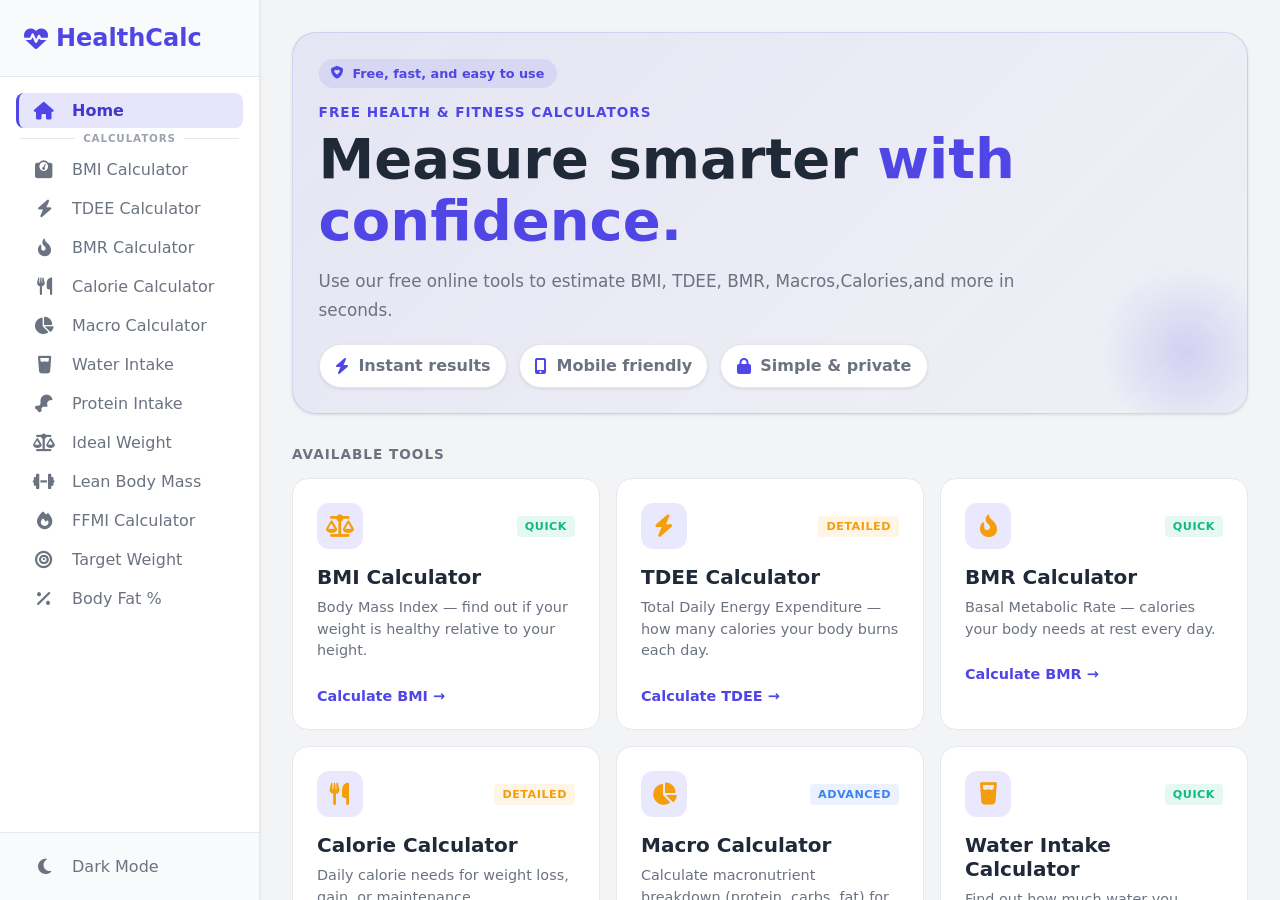
==== commit 90964877: "Home button improved" ====
--- a/Health-Calculators/index.html
+++ b/Health-Calculators/index.html
@@ -52,13 +52,20 @@
             </div>
 
             <nav class="sidebar-nav" aria-label="Main Navigation">
-                <ul class="nav-list">
-                    <li class="nav-item active" data-nav="dashboard">
+                <ul class="nav-list nav-list-home">
+                    <li class="nav-item nav-home active" data-nav="dashboard">
                         <a href="#" aria-current="page">
                             <i class="fa-solid fa-house"></i>
                             <span>Home</span>
                         </a>
                     </li>
+                </ul>
+
+                <div class="nav-section-divider" aria-hidden="true">
+                    <span>Calculators</span>
+                </div>
+
+                <ul class="nav-list nav-list-tools">
                     <li class="nav-item" data-nav="bmi">
                         <a href="#">
                             <i class="fa-solid fa-weight-scale"></i>
--- a/Health-Calculators/style.css
+++ b/Health-Calculators/style.css
@@ -174,6 +174,74 @@
     background-color: var(--primary-main);
     color: #FFFFFF;
     box-shadow: var(--shadow-md);
+}
+
+/* --- Home Nav — same size, subtle distinct look --- */
+.nav-home a {
+    border-left: 3px solid var(--primary-light);
+    padding-left: calc(var(--spacing-md) - 3px);
+    background-color: rgba(79, 70, 229, 0.06);
+}
+
+.nav-home a i {
+    color: var(--primary-main);
+}
+
+.nav-home a:hover {
+    background-color: rgba(79, 70, 229, 0.1);
+    color: var(--primary-main);
+}
+
+.nav-home.active a {
+    background-color: rgba(79, 70, 229, 0.14);
+    color: var(--primary-dark);
+    box-shadow: none;
+    border-left-color: var(--primary-main);
+    font-weight: 600;
+}
+
+.nav-home.active a i {
+    color: var(--primary-main);
+}
+
+/* Section divider between Home & Calculators */
+.nav-section-divider {
+    display: flex;
+    align-items: center;
+    gap: var(--spacing-sm);
+    margin: var(--spacing-xs) 0 var(--spacing-sm);
+    padding: 0 var(--spacing-xs);
+}
+
+.nav-section-divider::before,
+.nav-section-divider::after {
+    content: '';
+    flex: 1;
+    height: 1px;
+    background: var(--border-color);
+}
+
+.nav-section-divider span {
+    font-size: 0.65rem;
+    font-weight: 600;
+    text-transform: uppercase;
+    letter-spacing: 0.08em;
+    color: var(--text-light);
+    white-space: nowrap;
+}
+
+body.dark-mode .nav-home a {
+    background-color: rgba(99, 102, 241, 0.1);
+}
+
+body.dark-mode .nav-home a:hover {
+    background-color: rgba(99, 102, 241, 0.16);
+}
+
+body.dark-mode .nav-home.active a {
+    background-color: rgba(99, 102, 241, 0.22);
+    color: #E0E7FF;
+    box-shadow: none;
 }
 
 /* Footer Navigation */
